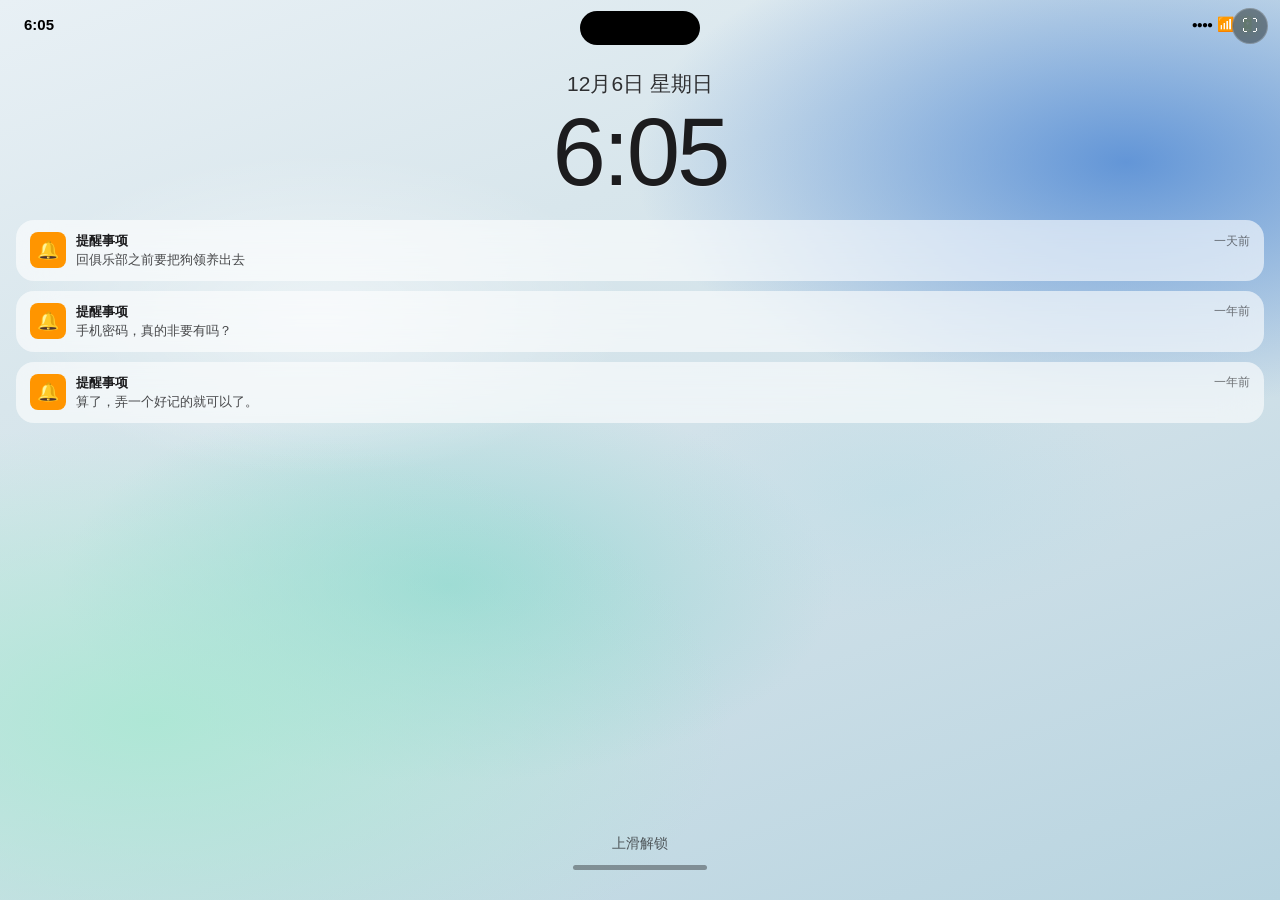
==== index.html @ 2657fec5 "Add files via upload" ====
<!DOCTYPE html>
<html lang="zh-CN">
<head>
<meta charset="UTF-8">
<meta name="viewport" content="width=device-width, initial-scale=1.0, maximum-scale=1.0, user-scalable=no">
<title>iPhone Simulator</title>
<style>
/* ============================================================
   iPhone Simulator — 样式表
   ============================================================ */
* { margin: 0; padding: 0; box-sizing: border-box; -webkit-tap-highlight-color: transparent; }
html, body {
  width: 100%;
  height: 100%;
  height: calc(var(--vh, 1vh) * 100);
  font-family: -apple-system, BlinkMacSystemFont, "SF Pro Display", "PingFang SC", "Helvetica Neue", sans-serif;
  background: #000;
  overflow: hidden;
  user-select: none;
  -webkit-text-size-adjust: 100%;
  position: fixed;
  top: 0;
  left: 0;
  right: 0;
  bottom: 0;
}

/* ===== 舞台背景 —— 全屏填充 ===== */
.stage {
  width: 100vw;
  height: 100%;
  height: calc(var(--vh, 1vh) * 100);
  min-height: 100%;
  min-height: calc(var(--vh, 1vh) * 100);
  display: block;
  background: #000;
  overflow: hidden;
}

/* ===== iPhone 容器 —— 全屏填充（无外壳边框） ===== */
.phone {
  position: relative;
  width: 100vw;
  height: 100%;
  height: calc(var(--vh, 1vh) * 100);
  min-height: 100%;
  min-height: calc(var(--vh, 1vh) * 100);
  background: #000;
  border-radius: 0;
  padding: 0;
  box-shadow: none;
  border: none;
  overflow: hidden;
}

/* 全屏模式下彻底去边框（兼容旧逻辑） */
.phone.fullscreen {
  width: 100vw !important;
  height: calc(var(--vh, 1vh) * 100) !important;
  border-radius: 0 !important;
  padding: 0 !important;
  box-shadow: none !important;
  border: none !important;
}
.phone.fullscreen .screen {
  border-radius: 0 !important;
}

/* ===== 移动端安全区适配 ===== */
.dynamic-island {
  top: max(8px, env(safe-area-inset-top));
}
.status-bar {
  padding-top: env(safe-area-inset-top);
  height: calc(44px + env(safe-area-inset-top));
}
.home-fab {
  bottom: calc(50px + env(safe-area-inset-bottom));
  right: 20px;
}

/* 全屏按钮 */
.fullscreen-btn {
  position: fixed;
  top: calc(8px + env(safe-area-inset-top));
  right: 12px;
  z-index: 9999;
  width: 36px;
  height: 36px;
  border-radius: 50%;
  background: rgba(0,0,0,0.4);
  backdrop-filter: blur(10px);
  border: 1px solid rgba(255,255,255,0.2);
  color: #fff;
  font-size: 16px;
  display: flex;
  align-items: center;
  justify-content: center;
  cursor: pointer;
}
.fullscreen-btn:active { transform: scale(0.9); }

/* ===== 屏幕 ===== */
.screen {
  position: relative;
  width: 100%;
  height: 100%;
  border-radius: 0;
  overflow: hidden;
  background: #000;
}

/* ===== 视图切换 ===== */
.view {
  position: absolute;
  inset: 0;
  display: none;
  flex-direction: column;
}
.view.active { display: flex; }
/* 只有非 App 视图使用淡入动画，App 视图使用自定义缩放动画 */
.lock-view.active,
.passcode-view.active,
.home-view.active {
  animation: fadeIn 0.3s ease;
}
@keyframes fadeIn { from { opacity: 0; } to { opacity: 1; } }
@keyframes slideUp { from { transform: translateY(100%); } to { transform: translateY(0); } }
@keyframes scaleIn { from { transform: scale(0.8); opacity: 0; } to { transform: scale(1); opacity: 1; } }

/* App 视图层级高于主屏，确保缩放动画时主屏可见于底层 */
.app-view { z-index: 10; }
.home-view { z-index: 1; }

/* ===== 状态栏 ===== */
.status-bar {
  position: absolute;
  top: 0; left: 0; right: 0;
  height: 44px;
  display: flex;
  align-items: center;
  justify-content: space-between;
  padding: 0 24px;
  z-index: 100;
  color: #000;
  font-size: 15px;
  font-weight: 600;
}
/* App 界面内状态栏为深色背景时改白色 */
.app-view .status-bar { color: #fff; }
.status-bar .time { padding-top: 4px; }
.status-right { display: flex; align-items: center; gap: 5px; padding-top: 4px; }
.status-right .signal { font-size: 10px; letter-spacing: -1px; }
.status-right .wifi, .status-right .battery { font-size: 14px; }

/* ===== 灵动岛 ===== */
.dynamic-island {
  position: absolute;
  top: 11px;
  left: 50%;
  transform: translateX(-50%);
  width: 120px;
  height: 34px;
  background: #000;
  border-radius: 20px;
  z-index: 101;
}

/* ===== 锁屏 ===== */
.lock-view { justify-content: flex-start; }
.lock-bottom { margin-top: auto; }
.lock-bg {
  position: absolute;
  inset: 0;
  background:
    radial-gradient(ellipse 75% 55% at 12% 80%, rgba(168, 232, 210, 0.85) 0%, rgba(168, 232, 210, 0) 60%),
    radial-gradient(ellipse 70% 50% at 88% 18%, rgba(70, 130, 210, 0.8) 0%, rgba(70, 130, 210, 0) 55%),
    radial-gradient(ellipse 55% 40% at 35% 65%, rgba(120, 210, 200, 0.6) 0%, transparent 55%),
    linear-gradient(160deg, #e8f0f5 0%, #d8e6ec 30%, #cfe0e8 60%, #b8d4e0 100%);
}
.lock-bg::after {
  content: '';
  position: absolute;
  inset: 0;
  background:
    radial-gradient(ellipse 40% 30% at 25% 35%, rgba(255,255,255,0.5) 0%, transparent 60%),
    radial-gradient(ellipse 35% 25% at 70% 55%, rgba(180, 220, 230, 0.4) 0%, transparent 55%);
}
.lock-content {
  position: relative;
  text-align: center;
  padding-top: 70px;
  color: #1c1c1e;
  z-index: 2;
  text-shadow: 0 1px 2px rgba(255,255,255,0.3);
}
.lock-date { font-size: 21px; font-weight: 500; opacity: 0.9; }
.lock-time { font-size: 96px; font-weight: 200; letter-spacing: -3px; line-height: 1; margin-top: 6px; color: #1c1c1e; }
.lock-hint { color: #1c1c1e; font-size: 14px; opacity: 0.7; margin-bottom: 12px; }
.lock-view .home-indicator { background: #1c1c1e; opacity: 0.4; }

.lock-notifications {
  position: relative;
  z-index: 2;
  padding: 20px 16px 0;
  display: flex !important;
  flex-direction: column !important;
  gap: 10px;
  width: 100%;
  box-sizing: border-box;
  overflow-y: auto;
}
.lock-notif {
  background: rgba(255,255,255,0.6);
  backdrop-filter: blur(20px);
  -webkit-backdrop-filter: blur(20px);
  border-radius: 18px;
  padding: 12px 14px;
  display: flex;
  flex-direction: row;
  gap: 10px;
  align-items: flex-start;
  width: 100%;
  box-sizing: border-box;
}
.lock-notif-icon {
  width: 36px; height: 36px;
  border-radius: 8px;
  display: flex; align-items: center; justify-content: center;
  font-size: 18px;
  flex-shrink: 0;
}
.lock-notif-body { flex: 1; min-width: 0; width: 0; }
.lock-notif-title { font-size: 13px; font-weight: 600; color: #1c1c1e; display: flex; justify-content: space-between; align-items: center; }
.lock-notif-time { font-weight: 400; opacity: 0.6; font-size: 12px; flex-shrink: 0; margin-left: 8px; }
.lock-notif-text { font-size: 13px; color: #1c1c1e; opacity: 0.8; margin-top: 2px; line-height: 1.3; word-break: break-word; }

.lock-bottom {
  position: relative;
  z-index: 2;
  text-align: center;
  padding-bottom: 30px;
}
.lock-hint { color: #1c1c1e; font-size: 14px; opacity: 0.7; margin-bottom: 12px; }

/* ===== Home Indicator ===== */
.home-indicator {
  width: 134px;
  height: 5px;
  background: #1c1c1e;
  border-radius: 3px;
  margin: 8px auto 0;
  cursor: pointer;
  opacity: 0.4;
  position: relative;
  z-index: 50;
}
.lock-view .home-indicator { margin-top: 0; background: #1c1c1e; opacity: 0.4; }
.app-view .home-indicator { background: #000; opacity: 0.3; }

/* ===== 密码界面 ===== */
.passcode-view {
  background: rgba(0,0,0,0.85);
  backdrop-filter: blur(30px);
  justify-content: center;
  align-items: center;
  padding: 0 40px;
}
.passcode-title { color: #fff; font-size: 20px; font-weight: 500; margin-bottom: 30px; }
.passcode-dots { display: flex; gap: 18px; margin-bottom: 40px; }
.passcode-dots span {
  width: 14px; height: 14px;
  border-radius: 50%;
  border: 1.5px solid rgba(255,255,255,0.4);
}
.passcode-dots span.filled { background: #fff; border-color: #fff; }
.passcode-dots span.error { animation: shake 0.4s; border-color: #ff3b30; background: #ff3b30; }
@keyframes shake { 0%,100%{transform:translateX(0);} 25%{transform:translateX(-8px);} 75%{transform:translateX(8px);} }

.keypad {
  display: grid;
  grid-template-columns: repeat(3, 1fr);
  gap: 14px 24px;
  margin-bottom: 20px;
}
.key {
  width: 70px; height: 70px;
  border-radius: 50%;
  background: rgba(255,255,255,0.15);
  border: none;
  color: #fff;
  font-size: 28px;
  font-weight: 400;
  cursor: pointer;
  display: flex;
  flex-direction: column;
  align-items: center;
  justify-content: center;
  transition: background 0.1s;
}
.key:active { background: rgba(255,255,255,0.35); }
.key small { font-size: 9px; letter-spacing: 1px; margin-top: 2px; opacity: 0.8; }
.key-empty { background: transparent; cursor: default; }
.key-delete { font-size: 24px; background: transparent; }
.key-delete:active { background: transparent; opacity: 0.6; }
.passcode-cancel {
  background: none; border: none; color: #0a84ff;
  font-size: 17px; cursor: pointer;
}

/* ===== 主屏幕 ===== */
.home-view { position: relative; height: 100%; min-height: 100%; flex-direction: column; }
.home-bg {
  position: absolute;
  inset: 0;
  background:
    /* 薄荷绿大弧面（左下） */
    radial-gradient(ellipse 75% 55% at 12% 80%, rgba(168, 232, 210, 0.85) 0%, rgba(168, 232, 210, 0) 60%),
    /* 亮蓝弧面（右上） */
    radial-gradient(ellipse 70% 50% at 88% 18%, rgba(70, 130, 210, 0.8) 0%, rgba(70, 130, 210, 0) 55%),
    /* 青色过渡弧（中下） */
    radial-gradient(ellipse 55% 40% at 35% 65%, rgba(120, 210, 200, 0.6) 0%, transparent 55%),
    /* 浅灰白底色 */
    linear-gradient(160deg, #e8f0f5 0%, #d8e6ec 30%, #cfe0e8 60%, #b8d4e0 100%);
}
.home-bg::after {
  content: '';
  position: absolute; inset: 0;
  background:
    /* 高光 */
    radial-gradient(ellipse 40% 30% at 25% 35%, rgba(255,255,255,0.5) 0%, transparent 60%),
    radial-gradient(ellipse 35% 25% at 70% 55%, rgba(180, 220, 230, 0.4) 0%, transparent 55%);
}

.widgets {
  position: relative;
  z-index: 2;
  display: flex;
  gap: 10px;
  padding: 54px 16px 0;
}
.widget {
  flex: 1;
  background: rgba(255,255,255,0.45);
  backdrop-filter: blur(20px);
  -webkit-backdrop-filter: blur(20px);
  border-radius: 18px;
  padding: 12px;
  color: #1c1c1e;
  cursor: pointer;
  min-height: 100px;
}
.calendar-widget { background: rgba(255,255,255,0.9); color: #000; }
.widget-cal-day { font-size: 11px; font-weight: 700; color: #ff3b30; }
.widget-cal-date { font-size: 32px; font-weight: 300; line-height: 1; }
.widget-cal-events { margin-top: 6px; display: flex; flex-direction: column; gap: 3px; }
.cal-event { font-size: 9px; display: flex; align-items: center; gap: 4px; }
.cal-event .dot { width: 6px; height: 6px; border-radius: 50%; }
.cal-event .dot.orange { background: #ff9500; }
.cal-event .dot.blue { background: #0a84ff; }

.weather-widget {
  background: linear-gradient(135deg, #4a90d9, #2e5b8a);
}
.w-city { font-size: 12px; font-weight: 500; }
.w-temp { font-size: 32px; font-weight: 200; line-height: 1; }
.w-desc { font-size: 10px; opacity: 0.9; margin-top: 4px; }

.app-grid {
  position: relative;
  z-index: 2;
  display: grid;
  grid-template-columns: repeat(4, 1fr);
  gap: 18px 8px;
  padding: 20px 20px 0;
  flex: 1;
  align-content: start;
}
.app-icon {
  display: flex;
  flex-direction: column;
  align-items: center;
  gap: 6px;
  cursor: pointer;
  position: relative;
}
.app-icon-img {
  width: 58px; height: 58px;
  border-radius: 14px;
  display: flex;
  align-items: center;
  justify-content: center;
  font-size: 28px;
  box-shadow: 0 2px 6px rgba(0,0,0,0.2);
  position: relative;
}
.app-icon-badge {
  position: absolute;
  top: -4px; right: -4px;
  min-width: 18px; height: 18px;
  background: #ff3b30;
  border-radius: 9px;
  color: #fff;
  font-size: 11px;
  font-weight: 600;
  display: flex;
  align-items: center;
  justify-content: center;
  padding: 0 4px;
}
.app-icon-label {
  color: #1c1c1e;
  font-size: 11px;
  text-align: center;
  text-shadow: 0 1px 2px rgba(255,255,255,0.4);
}

.search-bar {
  position: relative;
  z-index: 2;
  margin: 0 20px 8px;
  background: rgba(255,255,255,0.5);
  backdrop-filter: blur(20px);
  -webkit-backdrop-filter: blur(20px);
  border-radius: 12px;
  padding: 8px 14px;
  color: #1c1c1e;
  font-size: 14px;
  display: flex;
  align-items: center;
  gap: 6px;
  cursor: pointer;
}

.dock {
  position: relative;
  z-index: 2;
  display: flex;
  justify-content: space-around;
  background: rgba(255,255,255,0.4);
  backdrop-filter: blur(30px);
  -webkit-backdrop-filter: blur(30px);
  border-radius: 28px;
  margin: 0 12px 10px;
  padding: 12px 8px;
}

/* ===== App 图标颜色 ===== */
.icon-messages { background: linear-gradient(135deg, #5cf25c, #2eb82e); }
.icon-phone { background: linear-gradient(135deg, #65f38f, #28c253); }
.icon-safari { background: linear-gradient(135deg, #3aa8ff, #0f5fe0); }
.icon-music { background: linear-gradient(135deg, #ff5e62, #ff2d55); }
.icon-photos { background: linear-gradient(135deg, #fff, #e8e8e8); }
.icon-camera { background: linear-gradient(135deg, #6e6e73, #3a3a3c); }
.icon-notes { background: linear-gradient(135deg, #ffe27a, #ffc933); color: #000; }
.icon-weather { background: linear-gradient(135deg, #53b5ff, #1f6fe0); }
.icon-clock { background: #000; color: #fff; }
.icon-calendar { background: #fff; color: #000; }
.icon-settings { background: linear-gradient(135deg, #a7adb6, #6d727b); }
.icon-mail { background: linear-gradient(135deg, #3fb0ff, #0a6cf5); }
.icon-maps { background: linear-gradient(135deg, #a8e6a3, #6fcf6f); color: #000; }

/* ===== App 通用界面 ===== */
.app-view {
  background: #f2f2f7;
  height: 100%;
  transform-origin: center center;
  will-change: transform, opacity;
}
.app-content {
  position: absolute;
  top: 0; left: 0; right: 0; bottom: 0;
  overflow-y: auto;
  padding-top: 44px;
  background: #f2f2f7;
  -webkit-overflow-scrolling: touch;
}
/* 聊天详情占满整个 app-content */
.app-content .chat-detail {
  position: absolute;
  top: 44px; left: 0; right: 0; bottom: 0;
  display: flex;
  flex-direction: column;
}

/* 返回桌面浮动按钮 */
.home-fab {
  position: absolute;
  bottom: 50px;
  right: 16px;
  width: 44px;
  height: 44px;
  border-radius: 50%;
  background: rgba(0, 0, 0, 0.55);
  backdrop-filter: blur(10px);
  -webkit-backdrop-filter: blur(10px);
  border: 1px solid rgba(255,255,255,0.2);
  color: #fff;
  font-size: 20px;
  display: flex;
  align-items: center;
  justify-content: center;
  cursor: pointer;
  z-index: 200;
  box-shadow: 0 2px 10px rgba(0,0,0,0.3);
  transition: transform 0.15s, background 0.15s;
}
.home-fab:active {
  transform: scale(0.9);
  background: rgba(0, 0, 0, 0.75);
}
.app-header {
  position: sticky;
  top: 0;
  background: rgba(242,242,247,0.85);
  backdrop-filter: blur(20px);
  -webkit-backdrop-filter: blur(20px);
  padding: 6px 16px 10px;
  z-index: 10;
}
.app-title { font-size: 28px; font-weight: 700; color: #000; }
.app-subtitle { font-size: 13px; color: #8e8e93; margin-top: 2px; }

/* iOS 风格导航栏 */
.app-nav {
  display: flex;
  align-items: center;
  padding: 8px 12px;
  background: rgba(242,242,247,0.9);
  backdrop-filter: blur(20px);
  -webkit-backdrop-filter: blur(20px);
  border-bottom: 0.5px solid #c6c6c8;
  position: sticky;
  top: 0;
  z-index: 10;
}
.nav-back {
  background: none;
  border: none;
  font-size: 16px;
  color: #0a84ff;
  cursor: pointer;
  padding: 4px 8px;
  display: flex;
  align-items: center;
  gap: 2px;
  font-weight: 400;
  min-width: 44px;
}
.nav-back:active { opacity: 0.5; }
.nav-back svg { display: block; }
.nav-title {
  flex: 1;
  text-align: center;
  font-size: 17px;
  font-weight: 600;
  color: #000;
}
.nav-right { width: 60px; }

/* ===== 短信 App ===== */
.chat-list { padding: 8px 0; }
.chat-item {
  display: flex;
  align-items: center;
  gap: 12px;
  padding: 10px 16px;
  cursor: pointer;
  border-bottom: 0.5px solid #c6c6c8;
}
.chat-item:active { background: #e5e5ea; }
.chat-avatar {
  width: 46px; height: 46px;
  border-radius: 50%;
  background: linear-gradient(135deg, #a8c0ff, #3f5efb);
  display: flex;
  align-items: center;
  justify-content: center;
  color: #fff;
  font-size: 18px;
  font-weight: 600;
  flex-shrink: 0;
}
.chat-info { flex: 1; min-width: 0; }
.chat-top { display: flex; justify-content: space-between; align-items: baseline; }
.chat-name { font-size: 16px; font-weight: 600; color: #000; }
.chat-time { font-size: 12px; color: #8e8e93; }
.chat-preview {
  font-size: 14px;
  color: #8e8e93;
  overflow: hidden;
  text-overflow: ellipsis;
  white-space: nowrap;
  margin-top: 2px;
}
.chat-badge {
  min-width: 20px; height: 20px;
  background: #ff3b30;
  border-radius: 10px;
  color: #fff;
  font-size: 12px;
  font-weight: 600;
  display: flex;
  align-items: center;
  justify-content: center;
  padding: 0 6px;
}

/* 聊天详情 */
.chat-detail { display: flex; flex-direction: column; height: 100%; }
.chat-header {
  display: flex;
  align-items: center;
  gap: 8px;
  padding: 6px 16px 8px;
  background: rgba(242,242,247,0.85);
  backdrop-filter: blur(20px);
  border-bottom: 0.5px solid #c6c6c8;
}
.chat-back { font-size: 16px; color: #0a84ff; cursor: pointer; background: none; border: none; }
.chat-header-name { font-size: 16px; font-weight: 600; flex: 1; text-align: center; }
.chat-messages {
  flex: 1;
  overflow-y: auto;
  padding: 12px 12px;
  display: flex;
  flex-direction: column;
  gap: 4px;
  background: #fff;
}
.msg-date { text-align: center; font-size: 11px; color: #8e8e93; padding: 8px 0; }
.msg { max-width: 75%; padding: 8px 12px; border-radius: 8px; font-size: 15px; line-height: 1.3; word-wrap: break-word; position: relative; }
.msg.them { background: #fff; color: #000; align-self: flex-start; border-bottom-left-radius: 2px; }
.msg.me { background: #95EC69; color: #000; align-self: flex-end; border-bottom-right-radius: 2px; }
.msg-time { font-size: 10px; color: #8e8e93; align-self: flex-end; margin: 0 4px; }
.msg-system { background: rgba(0,0,0,0.08); color: #666; font-size: 12px; padding: 6px 12px; border-radius: 12px; align-self: center; margin: 8px 0; }

/* 微信专用样式 —— 深色主题 */
.wx-list-wrap {
  display: flex;
  flex-direction: column;
  height: 100%;
  background: #1a1a1a;
  color: #fff;
}
.wx-list-header {
  display: flex;
  align-items: center;
  justify-content: space-between;
  padding: 10px 16px;
  background: #1a1a1a;
  border-bottom: 0.5px solid #2a2a2a;
}
.wx-list-title {
  font-size: 17px;
  font-weight: 600;
  color: #fff;
}
.wx-list-count {
  font-size: 17px;
  font-weight: 600;
  color: #fff;
  margin-left: 2px;
}
.wx-list-actions {
  display: flex;
  gap: 18px;
}
.wx-action-icon {
  font-size: 18px;
  color: #fff;
  cursor: pointer;
  user-select: none;
}
.wx-chat-list {
  flex: 1;
  overflow-y: auto;
  background: #1a1a1a;
}
.wx-chat-item {
  display: flex;
  align-items: center;
  gap: 12px;
  padding: 10px 14px;
  cursor: pointer;
  border-bottom: 0.5px solid #2a2a2a;
  transition: background 0.1s;
}
.wx-chat-item:active {
  background: #2a2a2a;
}
.wx-chat-avatar {
  position: relative;
  width: 48px;
  height: 48px;
  border-radius: 8px;
  overflow: hidden;
  flex-shrink: 0;
  display: flex;
  align-items: center;
  justify-content: center;
  color: #fff;
  font-size: 18px;
  font-weight: 600;
}
.wx-unread-dot {
  position: absolute;
  top: -4px;
  right: -4px;
  min-width: 18px;
  height: 18px;
  background: #fa5151;
  border-radius: 9px;
  color: #fff;
  font-size: 11px;
  font-weight: 600;
  display: flex;
  align-items: center;
  justify-content: center;
  padding: 0 5px;
  border: 1.5px solid #1a1a1a;
  box-sizing: border-box;
}
.wx-chat-body {
  flex: 1;
  min-width: 0;
}
.wx-chat-row1 {
  display: flex;
  justify-content: space-between;
  align-items: baseline;
}
.wx-chat-name {
  font-size: 16px;
  font-weight: 500;
  color: #fff;
  overflow: hidden;
  text-overflow: ellipsis;
  white-space: nowrap;
}
.wx-chat-time {
  font-size: 12px;
  color: #888;
  flex-shrink: 0;
  margin-left: 8px;
}
.wx-chat-row2 {
  margin-top: 3px;
}
.wx-chat-preview {
  font-size: 13px;
  color: #888;
  overflow: hidden;
  text-overflow: ellipsis;
  white-space: nowrap;
}
.wx-tabbar {
  display: flex;
  background: #1a1a1a;
  border-top: 0.5px solid #2a2a2a;
}
.wx-tab {
  flex: 1;
  display: flex;
  flex-direction: column;
  align-items: center;
  gap: 2px;
  padding: 6px 0 4px;
  cursor: pointer;
  color: #888;
}
.wx-tab.active {
  color: #07C160;
}
.wx-tab-icon {
  font-size: 20px;
}
.wx-tab-label {
  font-size: 10px;
}

/* 微信「发现」页 */
.wx-discover-wrap {
  display: flex;
  flex-direction: column;
  height: 100%;
  background: #1a1a1a;
  color: #fff;
}
.wx-discover-list {
  flex: 1;
  overflow-y: auto;
  background: #1a1a1a;
  padding: 8px 0;
}
.wx-discover-item {
  display: flex;
  align-items: center;
  gap: 14px;
  padding: 14px 16px;
  cursor: pointer;
  border-bottom: 0.5px solid #2a2a2a;
  transition: background 0.1s;
}
.wx-discover-item:active {
  background: #2a2a2a;
}
.wx-discover-icon {
  width: 28px;
  height: 28px;
  border-radius: 6px;
  display: flex;
  align-items: center;
  justify-content: center;
  font-size: 16px;
  flex-shrink: 0;
}
.wx-discover-icon.moments-icon {
  background: linear-gradient(135deg, #4a90d9, #2e5b8a);
}
.wx-discover-name {
  flex: 1;
  font-size: 16px;
  color: #fff;
}
.wx-discover-arrow {
  color: #555;
  font-size: 20px;
  font-weight: 300;
}

/* 微信聊天详情 —— 深色主题 */
.wx-chat-detail {
  display: flex;
  flex-direction: column;
  height: 100%;
  background: #1a1a1a;
}
.wx-chat-header {
  display: flex;
  align-items: center;
  gap: 8px;
  padding: 8px 12px;
  background: #1a1a1a;
  border-bottom: 0.5px solid #2a2a2a;
}
.wx-chat-back {
  background: none;
  border: none;
  font-size: 16px;
  color: #fff;
  cursor: pointer;
  padding: 0 8px;
  font-weight: 400;
  display: flex;
  align-items: center;
  min-width: 44px;
}
.wx-chat-back svg { display: block; }
.wx-chat-header-name {
  flex: 1;
  text-align: center;
  font-size: 16px;
  font-weight: 600;
  color: #fff;
}
.wx-chat-messages {
  flex: 1;
  overflow-y: auto;
  padding: 12px 12px;
  display: flex;
  flex-direction: column;
  gap: 4px;
  background: #1a1a1a;
}
.wx-chat-messages .msg-date { text-align: center; font-size: 11px; color: #888; padding: 8px 0; }
.wx-chat-messages .msg-row {
  display: flex;
  align-items: flex-start;
  gap: 8px;
  margin-bottom: 2px;
}
.wx-chat-messages .msg-row.them-row {
  justify-content: flex-start;
}
.wx-chat-messages .msg-row.me-row {
  justify-content: flex-end;
}
.wx-chat-messages .msg-avatar {
  width: 36px;
  height: 36px;
  border-radius: 6px;
  overflow: hidden;
  flex-shrink: 0;
  background: #2a2a2a;
}
.wx-chat-messages .msg-avatar img {
  width: 100%;
  height: 100%;
  object-fit: cover;
  border-radius: 6px;
}
.wx-chat-messages .msg-avatar.me-avatar svg {
  width: 100%;
  height: 100%;
  border-radius: 6px;
}
.wx-chat-messages .msg-bubble-wrap {
  display: flex;
  flex-direction: column;
  max-width: 70%;
}
.wx-chat-messages .msg-row.me-row .msg-bubble-wrap {
  align-items: flex-end;
}
.wx-chat-messages .msg { max-width: 100%; padding: 8px 12px; border-radius: 8px; font-size: 15px; line-height: 1.3; word-wrap: break-word; }
.wx-chat-messages .msg.them { background: #2a2a2a; color: #fff; border-bottom-left-radius: 2px; }
.wx-chat-messages .msg.me { background: #95EC69; color: #000; border-bottom-right-radius: 2px; }
.wx-chat-messages .msg-time { font-size: 10px; color: #888; margin: 2px 4px; }
.wx-chat-messages .msg-system {
  align-self: center;
  background: rgba(120,120,128,0.32);
  color: #ccc;
  font-size: 12px;
  padding: 6px 12px;
  border-radius: 12px;
  margin: 6px 0;
  max-width: 85%;
  text-align: center;
}
.wx-chat-typing {
  display: flex;
  gap: 4px;
  padding: 8px 16px;
  align-items: center;
  background: #1a1a1a;
}
.wx-chat-typing span {
  width: 8px; height: 8px;
  border-radius: 50%;
  background: #555;
  animation: typingBounce 1.2s infinite ease-in-out;
}
.wx-chat-typing span:nth-child(2) { animation-delay: 0.15s; }
.wx-chat-typing span:nth-child(3) { animation-delay: 0.3s; }
.wx-input-area {
  display: flex;
  align-items: center;
  gap: 8px;
  padding: 8px 12px;
  background: #1a1a1a;
  border-top: 0.5px solid #2a2a2a;
}
.wx-input-voice {
  width: 36px;
  height: 36px;
  border-radius: 50%;
  background: #2a2a2a;
  border: none;
  color: #fff;
  font-size: 18px;
  display: flex;
  align-items: center;
  justify-content: center;
  cursor: pointer;
  flex-shrink: 0;
}
.wx-input-voice:active { background: #3a3a3a; }
.wx-input-voice:disabled { opacity: 0.5; cursor: default; }
.wx-input {
  flex: 1;
  border: none;
  border-radius: 8px;
  padding: 9px 14px;
  font-size: 15px;
  background: #2a2a2a;
  color: #fff;
  outline: none;
  min-width: 0;
}
.wx-input::placeholder { color: #666; }
.wx-input-icon {
  width: 36px;
  height: 36px;
  border-radius: 50%;
  background: #2a2a2a;
  border: none;
  color: #fff;
  font-size: 18px;
  display: flex;
  align-items: center;
  justify-content: center;
  cursor: pointer;
  flex-shrink: 0;
}
.wx-input-icon:active { background: #3a3a3a; }
.wx-input-icon:disabled { opacity: 0.5; cursor: default; }
.wx-chat-skip {
  background: none;
  border: none;
  font-size: 16px;
  color: #888;
  cursor: pointer;
  padding: 4px 8px;
  border-radius: 8px;
}

/* 输入中指示器 */
.chat-typing {
  display: flex;
  gap: 4px;
  padding: 8px 16px;
  align-items: center;
}
.chat-typing span {
  width: 8px; height: 8px;
  border-radius: 50%;
  background: #c7c7cc;
  animation: typingBounce 1.2s infinite ease-in-out;
}
.chat-typing span:nth-child(2) { animation-delay: 0.15s; }
.chat-typing span:nth-child(3) { animation-delay: 0.3s; }
@keyframes typingBounce {
  0%, 60%, 100% { transform: translateY(0); opacity: 0.5; }
  30% { transform: translateY(-6px); opacity: 1; }
}

/* 跳过动画按钮 */
.chat-skip {
  background: none;
  border: none;
  font-size: 16px;
  color: #0a84ff;
  cursor: pointer;
  padding: 4px 8px;
  border-radius: 8px;
}
.chat-skip:active { background: rgba(10,132,255,0.1); }

/* ===== 备忘录 App ===== */
.notes-list { padding: 8px 0; }
.note-item {
  padding: 12px 16px;
  border-bottom: 0.5px solid #c6c6c8;
  cursor: pointer;
}
.note-item:active { background: #e5e5ea; }
.note-title { font-size: 16px; font-weight: 600; color: #000; }
.note-preview { font-size: 14px; color: #8e8e93; margin-top: 2px; overflow: hidden; text-overflow: ellipsis; white-space: nowrap; }
.note-detail { padding: 16px; background: #fff; min-height: 100%; }
.note-detail-title { font-size: 22px; font-weight: 700; margin-bottom: 12px; }
.note-detail-body { font-size: 16px; line-height: 1.6; color: #1c1c1e; white-space: pre-wrap; }

/* ===== 照片 App ===== */
.photos-grid {
  display: grid;
  grid-template-columns: repeat(3, 1fr);
  gap: 2px;
  padding: 2px;
}
.photo-thumb {
  aspect-ratio: 1;
  background: linear-gradient(135deg, #667eea, #764ba2);
  cursor: pointer;
}

/* ===== 天气 App ===== */
.weather-app {
  background: linear-gradient(180deg, #4a90d9 0%, #2e5b8a 100%);
  color: #fff;
  min-height: 100%;
  padding: 20px;
  text-align: center;
}
.weather-city { font-size: 32px; font-weight: 400; }
.weather-temp { font-size: 80px; font-weight: 200; }
.weather-desc { font-size: 18px; opacity: 0.9; }
.weather-range { font-size: 16px; opacity: 0.8; margin-top: 4px; }

/* ===== 时钟 App ===== */
.clock-app { padding: 20px; }
.clock-face {
  width: 250px; height: 250px;
  border-radius: 50%;
  background: #000;
  margin: 40px auto;
  position: relative;
  border: 4px solid #333;
}
.clock-hand {
  position: absolute;
  left: 50%;
  bottom: 50%;
  transform-origin: bottom center;
  background: #fff;
  border-radius: 2px;
}
.clock-hour { width: 4px; height: 60px; margin-left: -2px; }
.clock-min { width: 3px; height: 85px; margin-left: -1.5px; }
.clock-sec { width: 1px; height: 90px; margin-left: -0.5px; background: #ff9500; }
.clock-center {
  position: absolute;
  width: 10px; height: 10px;
  background: #ff9500;
  border-radius: 50%;
  top: 50%; left: 50%;
  transform: translate(-50%, -50%);
  z-index: 5;
}
.clock-digital { text-align: center; font-size: 40px; font-weight: 200; color: #000; }

/* ===== 设置 App ===== */
.settings-list { background: #fff; margin: 16px; border-radius: 12px; overflow: hidden; }
.settings-item {
  display: flex;
  align-items: center;
  gap: 12px;
  padding: 12px 16px;
  border-bottom: 0.5px solid #e5e5ea;
  cursor: pointer;
}
.settings-item:last-child { border-bottom: none; }
.settings-icon {
  width: 30px; height: 30px;
  border-radius: 7px;
  display: flex;
  align-items: center;
  justify-content: center;
  color: #fff;
  font-size: 16px;
}
.settings-label { flex: 1; font-size: 16px; }

/* ===== 日历 App ===== */
.cal-app { padding: 16px; }
.cal-month-title { font-size: 22px; font-weight: 700; margin-bottom: 12px; }
.cal-grid { display: grid; grid-template-columns: repeat(7, 1fr); gap: 4px; text-align: center; }
.cal-day-name { font-size: 11px; color: #8e8e93; padding: 6px 0; }
.cal-day {
  padding: 8px 0;
  font-size: 15px;
  border-radius: 50%;
  cursor: pointer;
}
.cal-day.today { background: #ff3b30; color: #fff; }
.cal-day.has-event { color: #0a84ff; font-weight: 600; }
.cal-events-list { margin-top: 20px; }
.cal-event-item {
  display: flex;
  gap: 10px;
  padding: 10px 0;
  border-bottom: 0.5px solid #e5e5ea;
}
.cal-event-bar { width: 4px; border-radius: 2px; }

/* ===== 滚动条 ===== */
.app-content::-webkit-scrollbar, .chat-messages::-webkit-scrollbar { width: 0; }

/* ===== 系统消息 ===== */
.msg-system {
  align-self: center;
  background: rgba(120,120,128,0.16);
  color: #3c3c43;
  font-size: 12px;
  padding: 6px 12px;
  border-radius: 12px;
  margin: 6px 0;
  max-width: 85%;
  text-align: center;
}

/* ===== 语音备忘录 App ===== */
.vm-list { padding: 8px 0; }
.vm-item {
  display: flex;
  align-items: center;
  gap: 12px;
  padding: 14px 16px;
  border-bottom: 0.5px solid #e5e5ea;
  cursor: pointer;
  background: #fff;
}
.vm-item:active { background: #f2f2f7; }
.vm-play-btn {
  width: 36px; height: 36px;
  border-radius: 50%;
  background: #ff3b30;
  color: #fff;
  display: flex;
  align-items: center;
  justify-content: center;
  font-size: 14px;
  flex-shrink: 0;
}
.vm-info { flex: 1; min-width: 0; }
.vm-title { font-size: 16px; font-weight: 600; color: #000; }
.vm-meta { font-size: 12px; color: #8e8e93; margin-top: 2px; }
.vm-wave-mini {
  display: flex;
  align-items: center;
  gap: 2px;
  height: 24px;
}
.vm-wave-mini span {
  width: 2px;
  background: #ff3b30;
  border-radius: 1px;
}

/* 语音备忘录详情 */
.vm-detail { padding: 16px; }
.vm-detail-title { font-size: 22px; font-weight: 700; text-align: center; }
.vm-detail-date { font-size: 13px; color: #8e8e93; text-align: center; margin-top: 4px; }

.vm-player {
  margin: 24px 0;
  padding: 20px;
  background: #fff;
  border-radius: 16px;
  text-align: center;
}
.vm-big-play {
  width: 56px; height: 56px;
  border-radius: 50%;
  background: #ff3b30;
  color: #fff;
  display: flex;
  align-items: center;
  justify-content: center;
  font-size: 20px;
  margin: 0 auto 16px;
  cursor: pointer;
}
.vm-wave-big {
  display: flex;
  align-items: center;
  justify-content: center;
  gap: 3px;
  height: 60px;
  margin-bottom: 12px;
}
.vm-bar {
  width: 3px;
  background: #c7c7cc;
  border-radius: 2px;
  transition: background 0.1s;
}
.vm-bar.active { background: #ff3b30; }
.vm-time {
  display: flex;
  justify-content: space-between;
  font-size: 12px;
  color: #8e8e93;
}

/* 转写文本 */
.vm-transcript {
  background: #fff;
  border-radius: 16px;
  padding: 16px;
}
.vm-transcript-title {
  font-size: 15px;
  font-weight: 600;
  margin-bottom: 12px;
  color: #8e8e93;
}
.vm-segment {
  padding: 10px 0;
  border-bottom: 0.5px solid #f2f2f7;
}
.vm-segment:last-child { border-bottom: none; }
.vm-seg-head {
  display: flex;
  justify-content: space-between;
  align-items: baseline;
  margin-bottom: 4px;
}
.vm-speaker { font-size: 14px; font-weight: 600; }
.vm-seg-time { font-size: 11px; color: #8e8e93; }
.vm-seg-text { font-size: 15px; color: #1c1c1e; line-height: 1.4; }

/* ===== iOS 风格顶部通知横幅 ===== */
.notification-banner-container {
  position: absolute;
  top: 44px;
  left: 0;
  right: 0;
  z-index: 500;
  padding: 8px 12px 0;
  pointer-events: none;
}
.notification-banner {
  pointer-events: auto;
  background: rgba(255, 255, 255, 0.72);
  backdrop-filter: blur(30px);
  -webkit-backdrop-filter: blur(30px);
  border-radius: 18px;
  padding: 12px 14px;
  display: flex;
  align-items: flex-start;
  gap: 10px;
  margin-bottom: 8px;
  box-shadow: 0 4px 20px rgba(0, 0, 0, 0.12);
  cursor: pointer;
  transform: translateY(-120%);
  opacity: 0;
  transition: transform 0.45s cubic-bezier(0.34, 1.56, 0.64, 1), opacity 0.35s ease;
}
.notification-banner.show {
  transform: translateY(0);
  opacity: 1;
}
.notification-banner.hide {
  transform: translateY(-120%);
  opacity: 0;
  transition: transform 0.3s ease, opacity 0.25s ease;
}
.notif-banner-icon {
  width: 36px;
  height: 36px;
  border-radius: 8px;
  flex-shrink: 0;
  overflow: hidden;
  display: flex;
  align-items: center;
  justify-content: center;
}
.notif-banner-body {
  flex: 1;
  min-width: 0;
}
.notif-banner-title-row {
  display: flex;
  justify-content: space-between;
  align-items: center;
  gap: 8px;
}
.notif-banner-app {
  font-size: 12px;
  font-weight: 600;
  color: #1c1c1e;
  text-transform: uppercase;
  letter-spacing: 0.3px;
}
.notif-banner-time {
  font-size: 11px;
  color: #8e8e93;
  flex-shrink: 0;
}
.notif-banner-text {
  font-size: 14px;
  color: #1c1c1e;
  margin-top: 2px;
  line-height: 1.35;
  word-break: break-word;
  display: -webkit-box;
  -webkit-line-clamp: 3;
  -webkit-box-orient: vertical;
  overflow: hidden;
}

/* ============================================================
   朋友圈（Moments）页面 —— 深色主题
   ============================================================ */
.moments-wrap {
  display: flex;
  flex-direction: column;
  height: 100%;
  background: #1a1a1a;
  color: #fff;
}
.moments-header {
  display: flex;
  align-items: center;
  justify-content: space-between;
  padding: 10px 16px;
  background: #1a1a1a;
  border-bottom: 0.5px solid #2a2a2a;
}
.moments-header .nav-back {
  background: none;
  border: none;
  font-size: 24px;
  color: #fff;
  cursor: pointer;
  padding: 0 8px;
  font-weight: 300;
}
.moments-header .nav-title {
  flex: 1;
  text-align: center;
  font-size: 16px;
  font-weight: 600;
  color: #fff;
}
.moments-header .nav-right {
  width: 40px;
  text-align: right;
  font-size: 18px;
  cursor: pointer;
  color: #fff;
}

.moments-cover {
  width: 100%;
  height: 180px;
  background: linear-gradient(135deg, #2c3e50, #4a6278);
  position: relative;
  overflow: hidden;
}
.moments-cover::after {
  content: '';
  position: absolute;
  inset: 0;
  background: radial-gradient(circle at 70% 30%, rgba(255,255,255,0.1), transparent 50%);
}
.moments-profile {
  display: flex;
  align-items: flex-end;
  padding: 0 16px;
  margin-top: -30px;
  position: relative;
  z-index: 1;
}
.moments-avatar {
  width: 60px;
  height: 60px;
  border-radius: 8px;
  background: linear-gradient(135deg, #5a8dee, #3a6fd8);
  display: flex;
  align-items: center;
  justify-content: center;
  color: #fff;
  font-size: 24px;
  font-weight: 600;
  border: 3px solid #1a1a1a;
  flex-shrink: 0;
  overflow: hidden;
}
.moments-profile-info {
  margin-left: 12px;
  margin-bottom: 8px;
  flex: 1;
}
.moments-name {
  font-size: 17px;
  font-weight: 600;
  color: #fff;
}
.moments-signature {
  margin-top: 4px;
  font-size: 13px;
  color: #aaa;
  font-weight: 400;
}

.moments-feed {
  flex: 1;
  overflow-y: auto;
  padding: 12px 0;
}
.moment-item {
  display: flex;
  gap: 12px;
  padding: 14px 16px;
  border-bottom: 0.5px solid #2a2a2a;
}
.moment-avatar {
  width: 40px;
  height: 40px;
  border-radius: 6px;
  flex-shrink: 0;
  display: flex;
  align-items: center;
  justify-content: center;
  color: #fff;
  font-size: 16px;
  font-weight: 600;
}
.moment-body {
  flex: 1;
  min-width: 0;
}
.moment-author {
  font-size: 15px;
  font-weight: 600;
  color: #9ec5ff;
}
.moment-text {
  font-size: 15px;
  color: #fff;
  margin-top: 4px;
  line-height: 1.4;
  word-break: break-word;
}
.moment-images {
  display: flex;
  gap: 6px;
  margin-top: 8px;
  flex-wrap: wrap;
}
.moment-img {
  width: 80px;
  height: 80px;
  border-radius: 4px;
}
.moment-footer {
  margin-top: 8px;
  display: flex;
  justify-content: space-between;
  align-items: center;
}
.moment-time {
  font-size: 12px;
  color: #888;
}
.moment-actions {
  display: flex;
  gap: 16px;
  font-size: 14px;
  color: #888;
}
.moment-comments {
  margin-top: 8px;
  background: #252525;
  border-radius: 6px;
  padding: 8px 10px;
}
.moment-comment {
  font-size: 13px;
  color: #ddd;
  line-height: 1.5;
}
.moment-comment b {
  color: #9ec5ff;
  font-weight: 500;
}
.moment-likes {
  font-size: 13px;
  color: #9ec5ff;
  margin-bottom: 4px;
}

/* 朋友圈发布（编辑）页 */
.moments-compose {
  display: flex;
  flex-direction: column;
  height: 100%;
  background: #1a1a1a;
}
.moments-compose-header {
  display: flex;
  align-items: center;
  justify-content: space-between;
  padding: 10px 16px;
  background: #1a1a1a;
  border-bottom: 0.5px solid #2a2a2a;
}
.moments-compose-header .compose-cancel {
  background: none;
  border: none;
  color: #888;
  font-size: 15px;
  cursor: pointer;
  padding: 4px 8px;
}
.moments-compose-header .compose-title {
  font-size: 16px;
  font-weight: 600;
  color: #fff;
}
.moments-compose-header .compose-send {
  background: #07C160;
  color: #fff;
  border: none;
  border-radius: 6px;
  padding: 5px 14px;
  font-size: 14px;
  cursor: pointer;
}
.moments-compose-header .compose-send:disabled {
  background: #2a5a3a;
  color: #666;
  cursor: not-allowed;
}
.moments-compose-body {
  flex: 1;
  padding: 16px;
  overflow-y: auto;
}
.moments-compose-textarea {
  width: 100%;
  min-height: 160px;
  background: transparent;
  border: none;
  color: #fff;
  font-size: 16px;
  line-height: 1.5;
  outline: none;
  resize: none;
  font-family: inherit;
}
.moments-compose-textarea::placeholder {
  color: #555;
}
.moments-compose-hint {
  font-size: 12px;
  color: #666;
  margin-top: 12px;
  line-height: 1.5;
}
.moments-compose-cursor {
  display: inline-block;
  width: 2px;
  height: 20px;
  background: #07C160;
  margin-left: 1px;
  margin-right: 1px;
  vertical-align: middle;
  border-radius: 1px;
  box-shadow: 0 0 6px rgba(7, 193, 96, 0.8);
  animation: cursorBlink 0.8s step-end infinite, cursorGlow 1.6s ease-in-out infinite, cursorPop 0.14s ease-out;
}
@keyframes cursorBlink {
  0%, 100% { opacity: 1; }
  50% { opacity: 0; }
}
@keyframes cursorGlow {
  0%, 100% { box-shadow: 0 0 4px rgba(7, 193, 96, 0.6); }
  50% { box-shadow: 0 0 10px rgba(7, 193, 96, 1); }
}
@keyframes cursorPop {
  0% { transform: scaleY(0.2); opacity: 0.3; }
  60% { transform: scaleY(1.15); opacity: 1; }
  100% { transform: scaleY(1); opacity: 1; }
}

/* ============================================================
   模拟 26 键键盘
   ============================================================ */
.keyboard {
  background: #2a2a2a;
  padding: 6px 4px 8px;
  border-top: 0.5px solid #3a3a3a;
  user-select: none;
  transform: translateY(100%);
  opacity: 0;
  transition: transform 0.35s cubic-bezier(0.32, 0.72, 0, 1), opacity 0.25s ease;
}
.keyboard.show {
  transform: translateY(0);
  opacity: 1;
}
.keyboard-row {
  display: flex;
  justify-content: center;
  gap: 5px;
  margin-bottom: 6px;
}
.keyboard-key {
  flex: 1;
  max-width: 32px;
  height: 38px;
  background: #4a4a4a;
  border: none;
  border-radius: 5px;
  color: #fff;
  font-size: 16px;
  font-weight: 500;
  display: flex;
  align-items: center;
  justify-content: center;
  cursor: pointer;
  transition: background 0.08s, transform 0.05s;
  box-shadow: 0 1px 0 #1a1a1a;
}
.keyboard-key.wide {
  max-width: 48px;
  flex: 1.5;
}
.keyboard-key.space {
  max-width: none;
  flex: 4;
  font-size: 13px;
  color: #aaa;
}
.keyboard-key.return {
  max-width: 80px;
  flex: 2.5;
  font-size: 13px;
}
.keyboard-key:active,
.keyboard-key.pressed {
  background: #6a6a6a;
  transform: scale(0.96);
}
.keyboard-key.highlight {
  background: #07C160;
  color: #fff;
  animation: keyBounce 0.2s cubic-bezier(0.34, 1.56, 0.64, 1);
  z-index: 5;
  box-shadow: 0 0 0 2px rgba(7, 193, 96, 0.4), 0 1px 0 #1a1a1a;
}
@keyframes keyBounce {
  0% { transform: scale(1); }
  35% { transform: scale(0.78); }
  65% { transform: scale(1.12); }
  100% { transform: scale(1); }
}

/* App 锁定遮罩 / 不可用提示 */
.app-locked-hint {
  position: absolute;
  top: 50%;
  left: 50%;
  transform: translate(-50%, -50%);
  background: rgba(0,0,0,0.8);
  color: #fff;
  padding: 12px 20px;
  border-radius: 10px;
  font-size: 14px;
  z-index: 9999;
  animation: toastIn 0.2s ease, toastOut 0.3s ease 1.7s forwards;
  text-align: center;
  pointer-events: none;
}
@keyframes toastIn {
  from { opacity: 0; transform: translate(-50%, -40%); }
  to { opacity: 1; transform: translate(-50%, -50%); }
}
@keyframes toastOut {
  to { opacity: 0; }
}

/* 图标禁用态 */
.app-icon.disabled {
  opacity: 0.4;
  filter: grayscale(0.5);
}

/* 换头像提示横幅 */
.avatar-change-notice {
  position: absolute;
  top: 12px;
  left: 12px;
  right: 12px;
  background: rgba(255, 255, 255, 0.98);
  backdrop-filter: blur(10px);
  border-radius: 14px;
  padding: 10px 14px;
  display: flex;
  align-items: center;
  gap: 12px;
  box-shadow: 0 4px 20px rgba(0, 0, 0, 0.15);
  z-index: 9999;
  cursor: pointer;
  animation: noticeSlideDown 0.35s ease;
}
.avatar-change-notice.hide {
  animation: noticeSlideUp 0.3s ease forwards;
}
.avatar-change-icon {
  width: 40px;
  height: 40px;
  border-radius: 50%;
  overflow: hidden;
  flex-shrink: 0;
}
.avatar-change-text { flex: 1; }
.avatar-change-title {
  font-size: 14px;
  font-weight: 600;
  color: #000;
}
.avatar-change-desc {
  font-size: 12px;
  color: #8e8e93;
  margin-top: 2px;
}
@keyframes noticeSlideDown {
  from { transform: translateY(-120%); opacity: 0; }
  to { transform: translateY(0); opacity: 1; }
}
@keyframes noticeSlideUp {
  from { transform: translateY(0); opacity: 1; }
  to { transform: translateY(-120%); opacity: 0; }
}

/* 生真更换头像 —— 弹窗提示 */
.avatar-change-modal {
  position: absolute;
  inset: 0;
  background: rgba(0, 0, 0, 0.5);
  display: flex;
  align-items: center;
  justify-content: center;
  z-index: 10000;
  animation: acmFadeIn 0.25s ease;
}
.avatar-change-modal.hide {
  opacity: 0;
  transition: opacity 0.3s ease;
}
.avatar-change-modal-card {
  background: #fff;
  border-radius: 18px;
  padding: 28px 24px 20px;
  width: 260px;
  text-align: center;
  animation: acmPop 0.3s cubic-bezier(0.34, 1.56, 0.64, 1);
}
.avatar-change-modal-avatar {
  width: 90px;
  height: 90px;
  border-radius: 50%;
  overflow: hidden;
  margin: 0 auto 14px;
  box-shadow: 0 4px 16px rgba(0, 0, 0, 0.15);
}
.avatar-change-modal-avatar img {
  width: 100%;
  height: 100%;
  object-fit: cover;
  display: block;
}
.avatar-change-modal-title {
  font-size: 16px;
  font-weight: 600;
  color: #000;
}
.avatar-change-modal-desc {
  font-size: 13px;
  color: #8e8e93;
  margin-top: 4px;
  margin-bottom: 18px;
}
.avatar-change-modal-btn {
  width: 100%;
  padding: 10px;
  background: #07C160;
  color: #fff;
  border: none;
  border-radius: 10px;
  font-size: 15px;
  font-weight: 600;
  cursor: pointer;
}
@keyframes acmFadeIn {
  from { opacity: 0; }
  to { opacity: 1; }
}
@keyframes acmPop {
  from { opacity: 0; transform: scale(0.85); }
  to { opacity: 1; transform: scale(1); }
}

</style>
</head>
<body>
<div class="stage">
  <div class="phone" id="phone">
    <button class="fullscreen-btn" id="fullscreenBtn" onclick="toggleFullscreen()">⛶</button>
    <div class="screen" id="screen">

      <!-- ===== 锁屏 ===== -->
      <div class="view lock-view active" id="lockView">
        <div class="lock-bg"></div>
        <div class="dynamic-island"></div>
        <div class="status-bar">
          <span class="time status-time" id="statusTime">9:41</span>
          <span class="status-right">
            <span class="signal">●●●●</span>
            <span class="wifi">📶</span>
            <span class="battery">🔋</span>
          </span>
        </div>
        <div class="lock-content">
          <div class="lock-date" id="lockDate">1月1日 星期一</div>
          <div class="lock-time" id="lockTime">9:41</div>
        </div>
        <div class="lock-notifications" id="lockNotifications"></div>
        <div class="lock-bottom">
          <div class="lock-hint">上滑解锁</div>
          <div class="home-indicator"></div>
        </div>
      </div>

      <!-- ===== 密码界面 ===== -->
      <div class="view passcode-view" id="passcodeView">
        <div class="passcode-title">输入密码</div>
        <div class="passcode-dots" id="passcodeDots">
          <span></span><span></span><span></span><span></span>
        </div>
        <div class="keypad">
          <button class="key" data-num="1">1<small> </small></button>
          <button class="key" data-num="2">2<small>ABC</small></button>
          <button class="key" data-num="3">3<small>DEF</small></button>
          <button class="key" data-num="4">4<small>GHI</small></button>
          <button class="key" data-num="5">5<small>JKL</small></button>
          <button class="key" data-num="6">6<small>MNO</small></button>
          <button class="key" data-num="7">7<small>PQRS</small></button>
          <button class="key" data-num="8">8<small>TUV</small></button>
          <button class="key" data-num="9">9<small>WXYZ</small></button>
          <button class="key key-empty"></button>
          <button class="key" data-num="0">0</button>
          <button class="key key-delete" id="keyDelete">⌫</button>
        </div>
        <button class="passcode-cancel">取消</button>
      </div>

      <!-- ===== 主屏幕 ===== -->
      <div class="view home-view" id="homeView">
        <div class="home-bg"></div>
        <div class="dynamic-island"></div>
        <div class="status-bar">
          <span class="time status-time">9:41</span>
          <span class="status-right">
            <span class="signal">●●●●</span>
            <span class="wifi">📶</span>
            <span class="battery">🔋</span>
          </span>
        </div>
        <div class="widgets">
          <div class="widget calendar-widget">
            <div class="widget-cal-day" id="widgetCalDay">星期一</div>
            <div class="widget-cal-date" id="widgetCalDate">1</div>
            <div class="widget-cal-events">
              <div class="cal-event"><span class="dot orange"></span> 生真生日</div>
            </div>
          </div>
          <div class="widget weather-widget">
            <div class="w-city">上海</div>
            <div class="w-temp">22°</div>
            <div class="w-desc">多云</div>
          </div>
        </div>
        <div class="app-grid" id="appGrid"></div>
        <div class="search-bar">🔍 &nbsp;搜索</div>
        <div class="dock" id="dock"></div>
        <div class="home-indicator"></div>
      </div>

      <!-- ===== App 视图 ===== -->
      <div class="view app-view" id="appView">
        <div class="status-bar">
          <span class="time status-time">9:41</span>
          <span class="status-right">
            <span class="signal">●●●●</span>
            <span class="wifi">📶</span>
            <span class="battery">🔋</span>
          </span>
        </div>
        <div class="app-content" id="appContent"></div>
        <button class="home-fab" onclick="goHome()" title="返回桌面">⌂</button>
      </div>

      <!-- ===== 通知横幅容器 ===== -->
      <div class="notification-banner-container" id="notifBannerContainer"></div>

    </div>
  </div>
</div>
<script>
/* ============================================================
   iPhone Simulator — 故事数据
   故事：拉齐亚 × 生真 —— 从领养糖糖到相爱
   修改这里的内容即可自定义你的故事
   ============================================================ */

// ===== 手机密码（4位数字）=====
const PASSCODE = '0000';

// ===== 手机主人信息 =====
const OWNER = {
  name: '拉齐亚',            // 真实姓名（用于聊天记录、语音备忘录、朋友圈等故事内容）
  wechatName: '现用idVram', // 微信昵称（仅微信界面显示用）
  signature: '曾用名：海月九', // 微信个性签名
  birthdayGirl: '生真',   // 爱人名字
  birthdayMonth: 3,        // 生真生日月
  birthdayDay: 19,         // 生真生日日
  // 头像：拉齐亚头像（图3：水母）—— 用户上传的水母图片
  avatar: 'assets/laqiya.jpg',
  avatarColor: 'linear-gradient(135deg, #7ee8fa, #4facfe)',
};

// ===== 锁屏通知 =====
const LOCK_NOTIFICATIONS = [
  {
    app: 'reminders',
    icon: '🔔',
    iconBg: '#ff9500',
    title: '提醒事项',
    text: '回俱乐部之前要把狗领养出去',
    time: '一天前'
  },
  {
    app: 'reminders',
    icon: '🔔',
    iconBg: '#ff9500',
    title: '提醒事项',
    text: '手机密码，真的非要有吗？',
    time: '一年前'
  },
  {  app: 'reminders',
    icon: '🔔',
    iconBg: '#ff9500',
    title: '提醒事项',
    text: '算了，弄一个好记的就可以了。',
    time: '一年前'
    
  }
];

// ===== 主屏幕 App 列表 =====
const APPS = [
  { id: 'photos',    name: '照片',      icon: 'photos',     color: 'linear-gradient(135deg, #9bdcff, #d8f1ff)' },
  { id: 'mail',      name: '邮件',      icon: 'mail',       color: 'linear-gradient(135deg, #3fb0ff, #0a6cf5)', badge: 2 },
  { id: 'calendar',  name: '日历',      icon: 'calendar',   color: '#ffffff', dark: true },
  { id: 'clock',     name: '时钟',      icon: 'clock',      color: '#000000' },
  { id: 'notes',     name: '备忘录',    icon: 'notes',      color: 'linear-gradient(135deg, #ffe27a, #ffc933)', dark: true },
  { id: 'weather',   name: '天气',      icon: 'weather',    color: 'linear-gradient(135deg, #53b5ff, #1f6fe0)' },
  { id: 'voicememos',name: '语音备忘录',icon: 'voicememos', color: 'linear-gradient(135deg, #ff6b6b, #ee0979)', badge: 1 },
  { id: 'settings',  name: '设置',      icon: 'settings',   color: 'linear-gradient(135deg, #a7adb6, #6d727b)' },
  { id: 'maps',      name: '地图',      icon: 'maps',       color: 'linear-gradient(135deg, #a8e6a3, #6fcf6f)', dark: true },
];

// ===== Dock 栏 App =====
const DOCK_APPS = [
  { id: 'phone',    name: '电话',   icon: 'phone',   color: 'linear-gradient(135deg, #65f38f, #28c253)' },
  { id: 'safari',   name: 'Safari', icon: 'safari',  color: 'linear-gradient(135deg, #3aa8ff, #0f5fe0)' },
  { id: 'wechat',   name: '微信',   icon: 'wechat',  color: 'linear-gradient(135deg, #34d058, #1aad19)', badge: 5 },
  { id: 'music',    name: '音乐',   icon: 'music',   color: 'linear-gradient(135deg, #ff5e62, #ff2d55)' },
];

// ===== 聊天数据 =====
// type: "them" = 对方(生真), "me" = 我(拉齐亚), "date" = 日期分隔
var DEFAULT_AVATAR = 'default'; // 默认头像标识

const CHATS = {
  '生真': {
    unread: 5,
    avatar: '[data-uri]',  // 紫色糖果头像
    avatarColor: 'linear-gradient(135deg, #ffc35c, #ff3d6e)',
    messages: [
      // ===== 第一阶段：线上关系（糖糖到来之前）=====
      ['放假第一天', 'date'],
      ['我终于放假啦！有没有想我呀？', 'them', '10:23 AM'],
      ['。', 'me', '10:25 AM'],
      ['我也很想你 ᶘ ᵒᴥᵒᶅ', 'them', '10:26 AM'],
      ['>ᴗoಣ感觉好久好久没听到过你的声音了。', 'them', '10:26 AM'],
      ['过几天可以直接给我打电话。', 'me', '10:30 AM'],
      ['还有，不要再给我的直播账号打钱了。', 'me', '10:31 AM'],

      // ===== 第二阶段：捡到糖糖，发布领养 =====
      ['两天后', 'date'],
      ['我可以领养糖糖哦——', 'them', '2:15 PM'],
      ['虽然有点远，但是不用你送啦，把地址发给我，我来接就好了。', 'them', '2:15 PM'],
      ['•ᴥ• 可以吗可以吗？', 'them', '2:16 PM'],
      ['好。', 'me', '2:20 PM'],
      ['[地址]', 'me', '2:20 PM'],
      ['那就说好了哦，过几天见。', 'them', '2:21 PM'],

      // ===== 第三阶段：生真来接糖糖 =====
      ['见面那天', 'date'],
      ['我好像要到了。', 'them', '11:30 AM'],
      ['嗯，我下来接你。', 'me', '11:31 AM'],
      ['◝(⑅•ᴗ•⑅)◜..°♡我会好好照顾糖糖等拉齐亚来的喔。', 'them', '3:00 PM'],

      // ===== 第四阶段：异地日常，生真养了更多宠物 =====
      ['一周后', 'date'],
      ['【糖糖照片】它过得很好哦，毛都变亮了', 'them', '8:00 PM'],
      ['嗯，谢谢。', 'me', '8:05 PM'],
      ['比赛我看了，拉齐亚打的特别好！好厉害！', 'them', '8:06 PM'],
      ['好想到现场去给你加油呀QAQ', 'them', '8:06 PM'],
      ['……比赛随时都有，还是学习更加重要。', 'me', '8:10 PM'],
      ['是是是，拉齐亚哥哥', 'them', '8:11 PM'],

      // ===== 第五阶段：暧昧升温（通话内容已转存语音备忘录）=====
      ['某天晚上', 'date'],
      ['╥﹏╥', 'them', '11:20 PM'],
      ['怎么了。', 'me', '11:21 PM'],
      ['我想给你打电话。', 'them', '11:22 PM'],
      ['？那打吧。', 'me', '11:22 PM'],
      ['[通话录音已自动保存至语音备忘录]', 'system', '11:26 PM'],

      // ===== 第六阶段：生真考完试，拉齐亚谎称生病 =====
      ['生真考完试那天', 'date'],
      ['我考完了！！！！', 'them', '5:00 PM'],
      ['ෆ( ˶\'ᵕ\'˶)ෆ 拉齐亚是不是明天也要放假了，快到我这里来呀。', 'them', '5:01 PM'],
      ['恭喜，但是我来不了。', 'me', '6:30 PM'],
      ['？', 'them', '6:31 PM'],
      ['生病了，会传染。', 'me', '6:31 PM'],
      ['我已经到s市了。', 'me', '6:32 PM'],
      ['你现在还好吗？有没有去医院？有没有吃药？', 'them', '6:35 PM'],
      ['问题不大，你不用担心。', 'me', '6:40 PM'],

      // ===== 第七阶段：拉齐亚独自在出租屋 =====
      ['凌晨', 'date'],
      ['甜甜，心心，软软，糖糖，还有海月九，它们都还好吗？', 'me', '3:30 AM'],
      ['在做什么？', 'me', '5:00 AM'],

      // ===== 第八阶段：生真突然出现（现场录音已转存语音备忘录）=====
      ['第二天中午', 'date'],
      ['拉齐亚我到了哦，来帮我开一下门吧？', 'them', '12:00 PM'],
      ['[现场录音已自动保存至语音备忘录]', 'system', '12:10 PM'],
    ]
  },
  '房东': {
    unread: 1,
    avatar: DEFAULT_AVATAR,
    avatarColor: '#e5e5ea',
    messages: [
      ['小伙子，房子还续租吗？', 'them', '昨天'],
      ['续租的。', 'me', '昨天'],
      ['好的，记得按时交房租。', 'them', '昨天'],
    ]
  },
  '战队群': {
    unread: 3,
    avatar: DEFAULT_AVATAR,
    avatarColor: '#e5e5ea',
    messages: [
      ['明天训练赛，别迟到', 'them', '昨天'],
      ['收到。', 'me', '昨天'],
      ['收到', 'them', '今天'],
      ['收到', 'them', '今天'],
    ]
  },
};

// ===== 语音备忘录 =====
// 每条录音包含：标题、日期、时长、转写文本（按说话人分段）
// unlockStage: 在哪个游戏阶段解锁显示
const VOICE_MEMOS = [
  {
    id: 1,
    title: '通话录音 · 生真',
    date: '某天晚上 11:20 PM',
    duration: '0:42',
    unlockStage: 'moments_sent',
    waveform: [0.3, 0.6, 0.4, 0.8, 0.5, 0.7, 0.3, 0.9, 0.4, 0.6, 0.5, 0.7, 0.3, 0.8, 0.4, 0.6, 0.5, 0.9, 0.3, 0.7, 0.5, 0.6, 0.4, 0.8, 0.3, 0.5, 0.7, 0.4, 0.6, 0.9],
    segments: [
      { speaker: '生真', time: '11:20', text: '（吸鼻子）呜……', color: '#ff6b9d' },
      { speaker: '拉齐亚', time: '11:21', text: '怎么了。', color: '#5a8dee' },
      { speaker: '生真', time: '11:22', text: '我想给你打电话。', color: '#ff6b9d' },
      { speaker: '拉齐亚', time: '11:22', text: '？那打吧。', color: '#5a8dee' },
      { speaker: '生真', time: '11:23', text: '告诉你天气晴朗。', color: '#ff6b9d' },
      { speaker: '拉齐亚', time: '11:25', text: '是，明天的天气预报吗？谢谢。', color: '#5a8dee' },
      { speaker: '生真', time: '11:26', text: '（轻声）……笨蛋。', color: '#ff6b9d' },
    ]
  },
  {
    id: 2,
    title: '现场录音 · 生真来家里',
    date: '第二天 12:00 PM',
    duration: '1:32',
    unlockStage: 'moments_sent',
    waveform: [0.4, 0.7, 0.5, 0.9, 0.3, 0.8, 0.6, 0.4, 0.7, 0.5, 0.9, 0.3, 0.6, 0.8, 0.4, 0.7, 0.5, 0.9, 0.3, 0.8, 0.6, 0.4, 0.7, 0.5, 0.9, 0.3, 0.6, 0.8, 0.4, 0.7],
    segments: [
      { speaker: '生真', time: '12:00', text: '拉齐亚我到了哦，来帮我开一下门吧？', color: '#ff6b9d' },
      { speaker: '拉齐亚', time: '12:01', text: '……你怎么来了。', color: '#5a8dee' },
      { speaker: '生真', time: '12:01', text: '不是说生病了吗？我来照顾你。', color: '#ff6b9d' },
      { speaker: '拉齐亚', time: '12:02', text: '我……已经没事了。', color: '#5a8dee' },
      { speaker: '生真', time: '12:05', text: '其实拉齐亚很讨厌我吧。', color: '#ff6b9d' },
      { speaker: '生真', time: '12:05', text: '连和我待在一起都没办法接受，才要找这么拙劣的借口。', color: '#ff6b9d' },
      { speaker: '拉齐亚', time: '12:06', text: '不是。', color: '#5a8dee' },
      { speaker: '生真', time: '12:06', text: '那是什么？', color: '#ff6b9d' },
      { speaker: '拉齐亚', time: '12:08', text: '（停顿）……我怕自己会控制不住。', color: '#5a8dee' },
      { speaker: '生真', time: '12:08', text: '控制不住什么？', color: '#ff6b9d' },
      { speaker: '拉齐亚', time: '12:10', text: '（轻声）喜欢你。', color: '#5a8dee' },
    ]
  },
  {
    id: 3,
    title: '糖糖的呼噜声',
    date: '上周 9:00 PM',
    duration: '0:15',
    unlockStage: 'moments_sent',
    waveform: [0.2, 0.3, 0.25, 0.35, 0.2, 0.3, 0.25, 0.4, 0.2, 0.3, 0.25, 0.35, 0.2, 0.3, 0.25, 0.35, 0.2, 0.3, 0.25, 0.4, 0.2, 0.3, 0.25, 0.35, 0.2, 0.3, 0.25, 0.35, 0.2, 0.3],
    segments: [
      { speaker: '糖糖', time: '0:00', text: '（呼噜声）呼……呼……', color: '#a8e6a3' },
    ]
  },
];

// ===== 备忘录 =====
// unlockStage: 在哪个游戏阶段解锁显示
const NOTES = [
  { id: 1, pinned: true, title: '网上说的宠物用品清单', body: '狗粮（已买）\n狗窝\n牵引绳\n尿垫\n玩具\n\n注：买贵一点的', date: '昨天', unlockStage: 'initial' },
  { id: 2, pinned: true, title: '生真家地址', body: '别墅区·XX路XX号\n\n放假了就过去看看。\n糖糖现在叫糖糖，没有被改名。', date: '上周', unlockStage: 'moments_sent' },
  { id: 3, pinned: true, title: '糖糖的朋友们', body: '糖糖（边牧，黑白）\n甜甜（边牧）\n心心（边牧）\n软软（边牧）\n海月九（缅因猫）\n\n海月九……为什么取这个名字？', date: '上周', unlockStage: 'moments_sent' },
  { id: 4, pinned: true, title: '天气晴朗', body: '"我想打电话给你，告诉你天气晴朗。"\n\n……他到底是什么意思。\n（通话录音见语音备忘录）', date: '前天', unlockStage: 'moments_sent' },
  { id: 5, title: '遛狗注意事项', body: '1. 四只边牧会爆冲，绳子会缠在一起\n2. 不小心的话就会被狗拖着跑\n3. 运动完不能直接躺下（生真说的）\n4. 猫不是好猫', date: '上周', unlockStage: 'moments_sent' },
  { id: 6, title: '午饭', body: '要记得给生真买点菜做饭\n真的会好吃吗？', date: '今天', unlockStage: 'moments_sent' },
  { id: 7, title: '购物', body: '狗粮（给狗的）\n猫粮（海月九的）\n自己的拼好饭', date: '今天', unlockStage: 'moments_sent' },
];

// ===== 日历事件 =====
const CALENDAR_EVENTS = [
  { day: 19, title: '生真生日 🎂', allDay: true, color: '#ff3b30' },
  { day: 22, title: '回俱乐部训练', allDay: true, color: '#ff9500' },
  { day: 25, title: '和生真视频', allDay: true, color: '#ff2d55' },
];

// ===== 天气 =====
const WEATHER = {
  city: 'S市',
  temp: 24,
  desc: '晴',
  high: 28,
  low: 18,
};

// ===== 照片（用渐变占位，可替换为真实图片URL）=====
const PHOTOS = [
  'linear-gradient(135deg, #667eea, #764ba2)',
  'linear-gradient(135deg, #f093fb, #f5576c)',
  'linear-gradient(135deg, #4facfe, #00f2fe)',
  'linear-gradient(135deg, #43e97b, #38f9d7)',
  'linear-gradient(135deg, #fa709a, #fee140)',
  'linear-gradient(135deg, #30cfd0, #330867)',
  'linear-gradient(135deg, #a8edea, #fed6e3)',
  'linear-gradient(135deg, #ff9a9e, #fecfef)',
  'linear-gradient(135deg, #ffecd2, #fcb69f)',
];

// ===== 朋友圈（Moments）数据 =====
// 已有的朋友圈动态（供浏览）
const MOMENTS = [
  {
    id: 1,
    author: '拉齐亚',
    avatar: '拉',
    avatarColor: 'linear-gradient(135deg, #5a8dee, #3a6fd8)',
    time: '昨天',
    text: '训练结束，好累。',
    images: ['linear-gradient(135deg, #667eea, #764ba2)'],
    likes: ['战队群·教练'],
    comments: []
  },
  {
    id: 2,
    author: '极速贷·小助手',
    avatar: DEFAULT_AVATAR,
    avatarColor: '#e5e5ea',
    time: '2天前',
    text: '【极速贷】无抵押信用贷款，最高可借20万！日息低至0.02%，随借随还，3分钟到账。点击链接立即申请→',
    images: [],
    likes: [],
    comments: []
  },
  {
    id: 3,
    author: '还款提醒',
    avatar: DEFAULT_AVATAR,
    avatarColor: '#e5e5ea',
    time: '3天前',
    text: '您本月的信用卡账单已出，最低还款额￥1,280.00，最后还款日为每月10号，请及时还款避免逾期影响征信。',
    images: [],
    likes: [],
    comments: []
  },
  {
    id: 4,
    author: '平安普惠',
    avatar: DEFAULT_AVATAR,
    avatarColor: '#e5e5ea',
    time: '5天前',
    text: '【平安普惠】保单贷/车抵贷/房抵贷，有资产即可贷，额度高达50万，利率0.65%起，线上申请不面签。',
    images: [],
    likes: [],
    comments: []
  },
  {
    id: 5,
    author: '借呗',
    avatar: DEFAULT_AVATAR,
    avatarColor: '#e5e5ea',
    time: '1周前',
    text: '您的借呗额度已提升至￥30,000，年化利率低至10.95%，借款1万元日息仅需3元。',
    images: [],
    likes: [],
    comments: []
  },
  {
    id: 6,
    author: '拉齐亚',
    avatar: '拉',
    avatarColor: 'linear-gradient(135deg, #5a8dee, #3a6fd8)',
    time: '一年前',
    text: '打职业去了，之后不再接单。',
    images: [],
    likes: [],
    comments: []
  }
];

// ===== 游戏流程：朋友圈文案 =====
// 第一阶段输入的文字（自动输入到这里，触发生真第一条消息）
const MOMENTS_POST_PHASE1 = '无偿领养，幼犬，应该混了一定边牧血统，总之看起来很像一只黑白色边牧，温顺粘人';

// 第二阶段完整文字（在"无偿领养"后插入"糖糖"，并补充后半段）
const MOMENTS_POST_FULL = '无偿领养，糖糖，幼犬，应该混了一定边牧血统，总之看起来很像一只黑白色边牧，温顺粘人，可以赠送很多宠物相关用品，距离最好不要太远，可以帮忙送狗上门。';

// 聊天触发点：聊到这条消息后，切回朋友圈继续输入
const CHAT_TRIGGER_MSG = '>ᴗoಣ感觉好久好久没听到过你的声音了。';

// 头像更换触发点：生真发完这条消息后，头像更换为新照片
const SHENGZHEN_AVATAR_CHANGE_MSG = '【糖糖照片】它过得很好哦，毛都变亮了';

// ===== 设置项 =====
const SETTINGS = [
  { icon: '✈️', color: '#ff9500', label: '飞行模式' },
  { icon: '📶', color: '#0a84ff', label: 'Wi-Fi' },
  { icon: '🔵', color: '#0a84ff', label: '蓝牙' },
  { icon: '📱', color: '#5856d6', label: '蜂窝网络' },
  { icon: '🔔', color: '#ff3b30', label: '通知' },
  { icon: '🔊', color: '#ff3b30', label: '声音与触感' },
  { icon: '🌙', color: '#5856d6', label: '专注模式' },
  { icon: '⏳', color: '#8e8e93', label: '屏幕使用时间' },
  { icon: '⚙️', color: '#8e8e93', label: '通用' },
  { icon: '🎨', color: '#0a84ff', label: '显示与亮度' },
];

</script>
<script>
/* ============================================================
   iPhone Simulator — 核心逻辑
   ============================================================ */

const $ = s => document.querySelector(s);
const $$ = s => document.querySelectorAll(s);

let currentView = 'lockView';
let passcodeInput = '';
let currentChat = null;
let currentApp = null;

/* ========== 游戏流程状态机 ==========
   Stages:
   'initial'        — 刚解锁，其他 App 全部锁定，仅可进入微信朋友圈
   'moments_phase1' — 朋友圈自动输入第一阶段文案
   'chat_phase1'    — 被强制切换到生真聊天，播放到触发消息为止
   'moments_phase2' — 回到朋友圈，文案补全"糖糖"及后半段，等待发送
   'moments_sent'   — 朋友圈已发送，可回复生真消息、可使用其他 App
*/
let gameStage = 'initial';
// 当前朋友圈输入框的文字
let momentsCurrentText = '';
// 当前光标位置（0 ~ text.length）
let momentsCursorPos = 0;
// 自动输入定时器
let autoTypeTimer = null;
// 自动输入是否暂停（被聊天打断时）
let autoTypePaused = false;
// 聊天中触发切换回朋友圈的标记
let chatTriggerFired = false;

// 生真头像阶段：'initial' = 初始头像（紫色糖果），'current' = 现有头像（shengzhen.png）
let shengzhenAvatarStage = 'initial';

// 已查看过的聊天记录（避免重复弹窗）
let chatViewed = {};

/* ========== 工具函数 ========== */
const pad = n => String(n).padStart(2, '0');

function getTimeStr() {
  const d = new Date();
  return `${(d.getHours() % 12) || 12}:${pad(d.getMinutes())}`;
}

function getDateStr() {
  const d = new Date();
  const days = ['星期日', '星期一', '星期二', '星期三', '星期四', '星期五', '星期六'];
  return `${d.getMonth() + 1}月${d.getDate()}日 ${days[d.getDay()]}`;
}

function getWeekdayShort() {
  const d = new Date();
  return ['星期日', '星期一', '星期二', '星期三', '星期四', '星期五', '星期六'][d.getDay()];
}

// 判断头像是否为图片路径
function isImageAvatar(avatar) {
  return typeof avatar === 'string' && /\.(png|jpg|jpeg|gif|webp)$/i.test(avatar);
}

// 获取生真当前头像（触发糖糖照片消息后更换为新头像）
function getShengzhenAvatar() {
  return shengzhenAvatarStage === 'changed' ? 'assets/shengzhen_new.jpg' : SHENGZHEN_AVATAR_BASE;
}

// 触发生真头像更换：更新状态、刷新已渲染的所有头像、弹出提示
function changeShengzhenAvatar() {
  if (shengzhenAvatarStage === 'changed') return;
  shengzhenAvatarStage = 'changed';
  const newSrc = getShengzhenAvatar();
  document.querySelectorAll('.msg-row.them-row .msg-avatar img').forEach(img => {
    img.src = newSrc;
  });
  // 弹出提示：展示新头像（附件），点击确定关闭
  showAvatarChangeModal(newSrc);
}

// 弹出生真更换头像的提示弹窗（展示新头像图片）
function showAvatarChangeModal(newSrc) {
  const screen = $('#screen');
  if (!screen) {
    showLockedHint('生真更换了头像');
    return;
  }
  const modal = document.createElement('div');
  modal.className = 'avatar-change-modal';
  modal.innerHTML = `
    <div class="avatar-change-modal-card">
      <div class="avatar-change-modal-avatar">
        <img src="${newSrc}" />
      </div>
      <div class="avatar-change-modal-title">${OWNER.birthdayGirl} 更换了头像</div>
      <div class="avatar-change-modal-desc">点击查看新头像</div>
      <button class="avatar-change-modal-btn">确定</button>
    </div>
  `;
  const close = () => {
    modal.classList.add('hide');
    setTimeout(() => { if (modal.parentNode) modal.remove(); }, 300);
  };
  modal.querySelector('.avatar-change-modal-btn').addEventListener('click', close);
  modal.addEventListener('click', (e) => { if (e.target === modal) close(); });
  screen.appendChild(modal);
  try { haptic('medium'); } catch (e) {}
  try { playSound('unlock'); } catch (e) {}
}
  const SHENGZHEN_AVATAR_BASE = '[data-uri]';

// 阶段解锁顺序（用于判断内容是否已解锁）
const STAGE_ORDER = ['initial', 'moments_phase1', 'chat_phase1', 'moments_phase2', 'moments_sent'];
function isStageUnlocked(requiredStage) {
  if (!requiredStage || requiredStage === 'initial') return true;
  return STAGE_ORDER.indexOf(gameStage) >= STAGE_ORDER.indexOf(requiredStage);
}

// 默认微信头像（灰色人形剪影）
const DEFAULT_AVATAR_SVG = `<svg viewBox="0 0 120 120" width="100%" height="100%"><circle cx="60" cy="60" r="60" fill="#c7c7cc"/><circle cx="60" cy="46" r="18" fill="#fff"/><path d="M28,100 C28,78 44,66 60,66 C76,66 92,78 92,100" fill="#fff"/></svg>`;

// 判断是否为默认头像
function isDefaultAvatar(avatar) {
  return avatar === 'default' || avatar === DEFAULT_AVATAR;
}

// 通用返回箭头（SVG 绘制，避免特殊字符不渲染）
const BACK_ARROW_SVG = `<svg width="12" height="20" viewBox="0 0 12 20" fill="none"><path d="M10 2L2 10L10 18" stroke="currentColor" stroke-width="2" stroke-linecap="round" stroke-linejoin="round"/></svg>`;

/* ========== iOS 风格 SVG 图标库 ========== */
const IOS_ICONS = {
  // 系统 App 图标
  photos: `<svg viewBox="0 0 120 120" width="100%" height="100%"><rect width="120" height="120" rx="26" fill="#fff"/><g transform="translate(60,60)"><ellipse cx="0" cy="-30" rx="16" ry="26" fill="#ff9500" transform="rotate(0)"/><ellipse cx="0" cy="-30" rx="16" ry="26" fill="#ffcc00" transform="rotate(45)"/><ellipse cx="0" cy="-30" rx="16" ry="26" fill="#8ed43d" transform="rotate(90)"/><ellipse cx="0" cy="-30" rx="16" ry="26" fill="#34c7e0" transform="rotate(135)"/><ellipse cx="0" cy="-30" rx="16" ry="26" fill="#3aa8ff" transform="rotate(180)"/><ellipse cx="0" cy="-30" rx="16" ry="26" fill="#9b6bff" transform="rotate(225)"/><ellipse cx="0" cy="-30" rx="16" ry="26" fill="#ff6482" transform="rotate(270)"/><ellipse cx="0" cy="-30" rx="16" ry="26" fill="#ff4d4f" transform="rotate(315)"/><circle r="16" fill="#fff"/><circle r="10" fill="#fff" opacity="0.0"/></g></svg>`,
  mail: `<svg viewBox="0 0 120 120" width="100%" height="100%"><defs><linearGradient id="mailBg" x1="0%" y1="0%" x2="100%" y2="100%"><stop offset="0%" stop-color="#5ac8ff"/><stop offset="100%" stop-color="#0a6cf5"/></linearGradient></defs><rect width="120" height="120" rx="26" fill="url(#mailBg)"/><rect x="24" y="38" width="72" height="50" rx="10" fill="#fff"/><path d="M26,42 L60,68 L94,42" fill="#cfe3ff"/><path d="M26,42 L60,68 L94,42 L94,40 L60,64 L26,40 Z" fill="#e8f2ff"/><path d="M24,40 L60,66 L96,40 L96,84 L24,84 Z" fill="#fff"/><path d="M24,40 L60,66 L96,40" fill="none" stroke="#c8dcff" stroke-width="1.5"/></svg>`,
  calendar: `<svg viewBox="0 0 120 120" width="100%" height="100%"><rect x="14" y="20" width="92" height="88" rx="14" fill="#fff"/><rect x="14" y="20" width="92" height="28" rx="14" fill="#ff3b30"/><rect x="14" y="38" width="92" height="10" fill="#ff3b30"/><text x="60" y="86" font-family="Arial" font-size="52" font-weight="bold" text-anchor="middle" fill="#000">17</text></svg>`,
  clock: `<svg viewBox="0 0 120 120" width="100%" height="100%"><circle cx="60" cy="60" r="50" fill="#fff"/><circle cx="60" cy="60" r="50" fill="none" stroke="#000" stroke-width="4"/><circle cx="60" cy="60" r="46" fill="none" stroke="#000" stroke-width="1"/><g stroke="#000" stroke-width="2"><line x1="60" y1="14" x2="60" y2="22"/><line x1="60" y1="98" x2="60" y2="106"/><line x1="14" y1="60" x2="22" y2="60"/><line x1="98" y1="60" x2="106" y2="60"/></g><line x1="60" y1="60" x2="60" y2="30" stroke="#000" stroke-width="3" stroke-linecap="round"/><line x1="60" y1="60" x2="80" y2="72" stroke="#000" stroke-width="3" stroke-linecap="round"/><circle cx="60" cy="60" r="3" fill="#000"/></svg>`,
  notes: `<svg viewBox="0 0 120 120" width="100%" height="100%"><rect x="18" y="16" width="84" height="92" rx="4" fill="#fffdf4"/><line x1="28" y1="32" x2="92" y2="32" stroke="#ffc933" stroke-width="3"/><line x1="28" y1="44" x2="92" y2="44" stroke="#e8e8e8" stroke-width="1.5"/><line x1="28" y1="56" x2="92" y2="56" stroke="#e8e8e8" stroke-width="1.5"/><line x1="28" y1="68" x2="92" y2="68" stroke="#e8e8e8" stroke-width="1.5"/><line x1="28" y1="80" x2="70" y2="80" stroke="#e8e8e8" stroke-width="1.5"/><path d="M75,82 L78,92 L88,84 Z" fill="#ffcc00"/></svg>`,
  weather: `<svg viewBox="0 0 120 120" width="100%" height="100%"><circle cx="42" cy="48" r="18" fill="#ffcc00"/><g fill="#ffcc00"><rect x="40" y="18" width="4" height="10" rx="2"/><rect x="40" y="68" width="4" height="10" rx="2"/><rect x="10" y="46" width="10" height="4" rx="2"/><rect x="64" y="46" width="10" height="4" rx="2"/><rect x="18" y="24" width="8" height="4" rx="2" transform="rotate(-45 22 26)"/><rect x="56" y="24" width="8" height="4" rx="2" transform="rotate(45 60 26)"/></g><path d="M40,72 C30,72 22,80 22,90 C22,100 30,106 40,106 L78,106 C90,106 98,98 98,86 C98,74 88,66 76,66 C72,56 60,50 48,52 C42,52 38,56 36,60 C34,66 36,70 40,72Z" fill="#fff"/></svg>`,
  voicememos: `<svg viewBox="0 0 120 120" width="100%" height="100%"><rect width="120" height="120" rx="26" fill="#1c1c1e"/><g stroke-linecap="round"><line x1="26" y1="72" x2="26" y2="72" stroke="#ff3b30" stroke-width="3"/><line x1="32" y1="66" x2="32" y2="78" stroke="#ff3b30" stroke-width="3"/><line x1="38" y1="60" x2="38" y2="84" stroke="#ff3b30" stroke-width="3"/><line x1="44" y1="50" x2="44" y2="94" stroke="#ff3b30" stroke-width="3"/><line x1="50" y1="44" x2="50" y2="100" stroke="#ff3b30" stroke-width="3"/><line x1="56" y1="56" x2="56" y2="88" stroke="#ff3b30" stroke-width="3"/></g><line x1="62" y1="32" x2="62" y2="100" stroke="#3aa8ff" stroke-width="3" stroke-linecap="round"/><circle cx="62" cy="36" r="5" fill="#3aa8ff"/><circle cx="62" cy="96" r="5" fill="#3aa8ff"/><g stroke-linecap="round"><line x1="70" y1="58" x2="70" y2="86" stroke="#fff" stroke-width="3"/><line x1="76" y1="52" x2="76" y2="92" stroke="#fff" stroke-width="3"/><line x1="82" y1="60" x2="82" y2="84" stroke="#fff" stroke-width="3"/><line x1="88" y1="64" x2="88" y2="80" stroke="#fff" stroke-width="3"/><line x1="94" y1="68" x2="94" y2="76" stroke="#fff" stroke-width="2.5"/></g></svg>`,
  settings: `<svg viewBox="0 0 120 120" width="100%" height="100%"><g fill="#8e8e93"><g transform="translate(60,60)"><g><circle r="22" fill="none" stroke="#8e8e93" stroke-width="6"/><circle r="9" fill="#c7c7cc"/><g fill="#8e8e93"><rect x="-4" y="-40" width="8" height="14" rx="2"/><rect x="-4" y="26" width="8" height="14" rx="2"/><rect x="-40" y="-4" width="14" height="8" rx="2"/><rect x="26" y="-4" width="14" height="8" rx="2"/><rect x="-30" y="-30" width="10" height="8" rx="2" transform="rotate(45)"/><rect x="20" y="-30" width="10" height="8" rx="2" transform="rotate(45)"/><rect x="-30" y="22" width="10" height="8" rx="2" transform="rotate(45)"/><rect x="20" y="22" width="10" height="8" rx="2" transform="rotate(45)"/></g></g></g></g></svg>`,
  maps: `<svg viewBox="0 0 120 120" width="100%" height="100%"><rect width="120" height="120" fill="#e8f5e9"/><path d="M0,40 L120,30 L120,120 L0,120Z" fill="#c8e6c9"/><path d="M20,60 Q60,40 100,55" stroke="#4caf50" stroke-width="3" fill="none"/><path d="M10,80 Q50,70 110,85" stroke="#66bb6a" stroke-width="2" fill="none"/><circle cx="60" cy="55" r="8" fill="#ff3b30"/><path d="M60,55 L60,45" stroke="#ff3b30" stroke-width="3"/></svg>`,
  phone: `<svg viewBox="0 0 120 120" width="100%" height="100%"><defs><linearGradient id="phoneBg" x1="0%" y1="0%" x2="100%" y2="100%"><stop offset="0%" stop-color="#5cf25c"/><stop offset="100%" stop-color="#28c253"/></linearGradient></defs><rect width="120" height="120" rx="26" fill="url(#phoneBg)"/><path d="M38,30 C36,30 34,31 33,33 L28,44 C26,49 28,54 32,57 C42,65 55,78 63,88 C66,92 71,94 76,92 L87,87 C89,86 90,84 90,82 L90,72 C90,70 89,68 87,67 L77,63 C75,62 72,63 71,65 L67,70 C60,64 56,60 50,53 L55,49 C57,48 58,45 57,43 L53,33 C52,31 50,30 48,30 Z" fill="#fff"/></svg>`,
  safari: `<svg viewBox="0 0 120 120" width="100%" height="100%"><circle cx="60" cy="60" r="52" fill="#fff"/><circle cx="60" cy="60" r="52" fill="none" stroke="#e5e5ea" stroke-width="2"/><g stroke="#c7c7cc" stroke-width="1"><circle cx="60" cy="60" r="44" fill="none"/><circle cx="60" cy="60" r="36" fill="none"/></g><path d="M60,16 L64,60 L60,104 L56,60Z" fill="#ff3b30"/><path d="M16,60 L60,56 L104,60 L60,64Z" fill="#8e8e93"/><circle cx="60" cy="60" r="4" fill="#007aff"/></svg>`,
  wechat: `<svg viewBox="0 0 120 120" width="100%" height="100%"><path d="M40,22 C22,22 8,34 8,50 C8,59 13,67 22,73 L18,86 L33,78 C35,78 37,79 40,79 C42,79 44,79 46,78 C44,74 43,69 43,65 C43,47 55,33 71,33 C73,33 75,33 77,34 C72,27 64,22 55,22 C49,22 44,23 40,22Z" fill="#fff"/><path d="M82,42 C66,42 53,53 53,67 C53,75 57,82 64,87 L61,97 L73,91 C75,91 77,92 80,92 C98,92 112,81 112,67 C112,53 98,42 82,42Z" fill="#fff"/><circle cx="32" cy="44" r="4" fill="#000"/><circle cx="48" cy="44" r="4" fill="#000"/><circle cx="72" cy="62" r="4" fill="#000"/><circle cx="90" cy="62" r="4" fill="#000"/></svg>`,
  music: `<svg viewBox="0 0 120 120" width="100%" height="100%"><circle cx="60" cy="60" r="52" fill="none" stroke="#ff2d55" stroke-width="3"/><circle cx="60" cy="60" r="40" fill="none" stroke="#ff2d55" stroke-width="2"/><path d="M75,35 L75,72 C75,78 68,82 60,82 C52,82 45,78 45,72 C45,66 52,62 60,62 C64,62 67,63 70,65 L70,42 L85,38 L85,67" fill="none" stroke="#fff" stroke-width="5" stroke-linecap="round" stroke-linejoin="round"/><circle cx="60" cy="82" r="8" fill="#fff"/><circle cx="85" cy="67" r="6" fill="#fff"/></svg>`,
  instagram: `<svg viewBox="0 0 120 120" width="100%" height="100%"><rect x="20" y="20" width="80" height="80" rx="18" fill="#fff"/><circle cx="60" cy="60" r="20" fill="none" stroke="#000" stroke-width="4"/><circle cx="60" cy="60" r="7" fill="#000"/><circle cx="80" cy="40" r="4" fill="#000"/></svg>`,
  camera: `<svg viewBox="0 0 120 120" width="100%" height="100%"><rect x="14" y="32" width="92" height="64" rx="10" fill="#333"/><rect x="40" y="22" width="40" height="16" rx="4" fill="#333"/><circle cx="60" cy="64" r="20" fill="#1a1a1a"/><circle cx="60" cy="64" r="14" fill="#2a2a2a"/><circle cx="55" cy="59" r="4" fill="#666"/><rect x="84" y="40" width="10" height="6" rx="2" fill="#ff3b30"/></svg>`,
};

// 获取 App 图标 HTML
function getAppIconHTML(iconKey) {
  // 如果是图片路径，返回 img 标签
  if (typeof iconKey === 'string' && (iconKey.startsWith('assets/') || iconKey.match(/\.(jpg|jpeg|png|webp|gif)$/i))) {
    return `<img src="${iconKey}" style="width:100%;height:100%;object-fit:cover;border-radius:8px;" onerror="this.style.display='none'"/>`;
  }
  // 别名映射
  if (IOS_ICONS[iconKey]) return IOS_ICONS[iconKey];
  // 兜底：返回 emoji
  return iconKey;
}

// iOS 风格导航栏 HTML
function navBar(title, backFn) {
  return `<div class="app-nav">
    <button class="nav-back" onclick="${backFn}">${BACK_ARROW_SVG}</button>
    <div class="nav-title">${title}</div>
    <div class="nav-right"></div>
  </div>`;
}

/* ========== 全屏功能 ========== */
function toggleFullscreen() {
  const el = document.documentElement;
  if (!document.fullscreenElement && !document.webkitFullscreenElement) {
    // 进入全屏
    const req = el.requestFullscreen || el.webkitRequestFullscreen || el.mozRequestFullScreen || el.msRequestFullscreen;
    if (req) {
      req.call(el).then(() => {
        $('#phone').classList.add('fullscreen');
        updateFullscreenBtn();
      }).catch(() => {
        // 全屏 API 失败时，强制添加 fullscreen class
        $('#phone').classList.add('fullscreen');
        document.body.style.overflow = 'hidden';
        updateFullscreenBtn();
      });
    } else {
      $('#phone').classList.add('fullscreen');
      updateFullscreenBtn();
    }
  } else {
    // 退出全屏
    const exit = document.exitFullscreen || document.webkitExitFullscreen || document.mozCancelFullScreen || document.msExitFullscreen;
    if (exit) {
      exit.call(document);
    }
    $('#phone').classList.remove('fullscreen');
    updateFullscreenBtn();
  }
}

function updateFullscreenBtn() {
  const btn = $('#fullscreenBtn');
  if (!btn) return;
  const isFs = document.fullscreenElement || document.webkitFullscreenElement || $('#phone').classList.contains('fullscreen');
  btn.textContent = isFs ? '⤢' : '⛶';
}

// 监听全屏状态变化
document.addEventListener('fullscreenchange', updateFullscreenBtn);
document.addEventListener('webkitfullscreenchange', updateFullscreenBtn);

// 动态设置 --vh CSS 变量，确保高度等于实际可视区域（解决移动端地址栏/黑边问题）
function syncViewportHeight() {
  const vh = window.innerHeight * 0.01;
  document.documentElement.style.setProperty('--vh', vh + 'px');
}
window.addEventListener('resize', syncViewportHeight);
window.addEventListener('orientationchange', syncViewportHeight);
if (document.readyState === 'loading') {
  document.addEventListener('DOMContentLoaded', syncViewportHeight);
} else {
  syncViewportHeight();
}
if (window.visualViewport) {
  window.visualViewport.addEventListener('resize', syncViewportHeight);
  window.visualViewport.addEventListener('scroll', syncViewportHeight);
}

/* ========== 触觉反馈 + 音效 ========== */
let audioCtx = null;
function getAudioCtx() {
  if (!audioCtx) {
    try { audioCtx = new (window.AudioContext || window.webkitAudioContext)(); } catch(e) {}
  }
  return audioCtx;
}

// 播放音效（type: click / unlock / error / message）
function playSound(type) {
  const ctx = getAudioCtx();
  if (!ctx) return;
  if (ctx.state === 'suspended') ctx.resume();

  const now = ctx.currentTime;
  const osc = ctx.createOscillator();
  const gain = ctx.createGain();
  osc.connect(gain);
  gain.connect(ctx.destination);

  let freq, duration, volume;
  switch(type) {
    case 'click':   freq = 800;  duration = 0.05; volume = 0.08; break;
    case 'unlock':  freq = 1200; duration = 0.15; volume = 0.12; break;
    case 'error':   freq = 200;  duration = 0.2;  volume = 0.12; break;
    case 'message': freq = 660;  duration = 0.08; volume = 0.1;  break;
    default:        freq = 800;  duration = 0.05; volume = 0.08;
  }

  osc.frequency.setValueAtTime(freq, now);
  if (type === 'unlock') {
    osc.frequency.exponentialRampToValueAtTime(freq * 1.5, now + duration);
  } else if (type === 'error') {
    osc.frequency.exponentialRampToValueAtTime(freq * 0.5, now + duration);
  }
  gain.gain.setValueAtTime(volume, now);
  gain.gain.exponentialRampToValueAtTime(0.001, now + duration);
  osc.start(now);
  osc.stop(now + duration);
}

// 触觉反馈（type: light / medium / heavy / success / error）
function haptic(type) {
  if (!navigator.vibrate) return;
  switch(type) {
    case 'light':   navigator.vibrate(10);  break;
    case 'medium':  navigator.vibrate(20);  break;
    case 'heavy':   navigator.vibrate(40);  break;
    case 'success': navigator.vibrate([10, 30, 10]); break;
    case 'error':   navigator.vibrate([50, 30, 50]); break;
    default:        navigator.vibrate(15);
  }
}

/* ========== 视图切换 ========== */
function showView(id) {
  $$('.view').forEach(v => v.classList.remove('active'));
  $(`#${id}`).classList.add('active');
  currentView = id;
}

// 仅显示某个视图（不移除其他视图的 active），用于 App 动画时保持底层可见
function showViewKeepOthers(id) {
  $(`#${id}`).classList.add('active');
  currentView = id;
}

// 隐藏某个视图
function hideView(id) {
  $(`#${id}`).classList.remove('active');
}

/* ========== 锁屏 ========== */
function renderLockScreen() {
  $('#lockTime').textContent = getTimeStr();
  $('#lockDate').textContent = getDateStr();
  $$('.status-time').forEach(el => el.textContent = getTimeStr());

  // 渲染通知
  const notifContainer = $('#lockNotifications');
  notifContainer.innerHTML = LOCK_NOTIFICATIONS.map(n => {
    const iconHTML = IOS_ICONS[n.icon] ? IOS_ICONS[n.icon] : n.icon;
    return `
    <div class="lock-notif">
      <div class="lock-notif-icon" style="background:${n.iconBg};overflow:hidden;">${iconHTML}</div>
      <div class="lock-notif-body">
        <div class="lock-notif-title"><span>${n.title}</span><span class="lock-notif-time">${n.time}</span></div>
        <div class="lock-notif-text">${n.text}</div>
      </div>
    </div>`;
  }).join('');
}

function unlockPhone() {
  haptic('light');
  playSound('click');
  showView('passcodeView');
  passcodeInput = '';
  updatePasscodeDots();
}

function cancelPasscode() {
  haptic('light');
  showView('lockView');
}

/* ========== 密码 ========== */
function updatePasscodeDots() {
  const dots = $$('#passcodeDots span');
  dots.forEach((d, i) => {
    d.classList.remove('filled', 'error');
    if (i < passcodeInput.length) d.classList.add('filled');
  });
}

function inputPasscode(num) {
  if (passcodeInput.length >= 4) return;
  haptic('light');
  playSound('click');
  passcodeInput += num;
  updatePasscodeDots();
  if (passcodeInput.length === 4) {
    setTimeout(checkPasscode, 200);
  }
}

function deletePasscode() {
  haptic('light');
  passcodeInput = passcodeInput.slice(0, -1);
  updatePasscodeDots();
}

function checkPasscode() {
  if (passcodeInput === PASSCODE) {
    haptic('success');
    playSound('unlock');
    renderHomeScreen();
    showView('homeView');
    // 解锁后进入游戏初始阶段：其他 App 锁定，仅朋友圈可用
    gameStage = 'initial';
    updateAppLockState();
  } else {
    haptic('error');
    playSound('error');
    const dots = $$('#passcodeDots span');
    dots.forEach(d => d.classList.add('error'));
    setTimeout(() => {
      passcodeInput = '';
      updatePasscodeDots();
    }, 500);
  }
}

/* ========== 微信消息通知系统（按时间顺序逐帧解锁） ========== */
// 已解锁到的消息索引（-1 表示尚未解锁任何消息）
let wechatUnlockedIndex = -1;
// 通知队列：从生真的聊天中提取的"对方消息"，按时间顺序
let wechatNotifQueue = [];
// 当前正在显示的通知索引
let wechatNotifCurrentIdx = 0;
// 通知定时器
let wechatNotifTimer = null;
let wechatNotifStarted = false;

// 构建通知队列：从生真的聊天记录中提取所有"对方消息"
function buildWeChatNotifQueue() {
  const chat = CHATS[OWNER.birthdayGirl];
  if (!chat) return;
  const queue = [];
  chat.messages.forEach((msg, idx) => {
    const [text, type, time] = msg;
    if (type === 'them') {
      queue.push({ text, time, msgIndex: idx });
    }
  });
  wechatNotifQueue = queue;
  wechatUnlockedIndex = -1;
  wechatNotifCurrentIdx = 0;
}

// 判断当前是否处于聊天界面（微信聊天详情页）
function isInChatView() {
  return !!document.querySelector('.wx-chat-detail');
}

// 判断当前是否处于微信聊天列表页
function isInWeChatListView() {
  return !!document.querySelector('.wx-list-wrap');
}

// 显示一条通知横幅
function showNotifBanner(notif) {
  // 核心规则：仅当不在聊天界面时才弹出通知
  if (isInChatView() && !notif.forceShow) return;

  const container = $('#notifBannerContainer');
  const banner = document.createElement('div');
  banner.className = 'notification-banner';
  const iconHTML = IOS_ICONS['wechat'] || '💬';
  banner.innerHTML = `
    <div class="notif-banner-icon" style="background:#07C160;overflow:hidden;">${iconHTML}</div>
    <div class="notif-banner-body">
      <div class="notif-banner-title-row">
        <span class="notif-banner-app">微信</span>
        <span class="notif-banner-time">${notif.time || '现在'}</span>
      </div>
      <div class="notif-banner-text">${notif.text}</div>
    </div>
  `;
  banner.onclick = () => {
    if (notif.autoSwitch) return; // 游戏流程中自动切换，点击无效
    // 点击通知：解锁到这条消息并打开微信
    wechatUnlockedIndex = notif.msgIndex + 1;
    playSound('message');
    haptic('light');
    // 移除该横幅
    banner.classList.add('hide');
    setTimeout(() => banner.remove(), 300);
    // 打开微信聊天
    openWeChatFromNotif();
  };
  container.appendChild(banner);

  // 触发滑入动画
  requestAnimationFrame(() => {
    requestAnimationFrame(() => banner.classList.add('show'));
  });

  // 5 秒后自动消失
  const autoHide = setTimeout(() => {
    if (banner.parentNode) {
      banner.classList.add('hide');
      setTimeout(() => banner.remove(), 300);
    }
  }, 5000);

  banner._autoHide = autoHide;
}

// 显示下一条微信通知
function showNextWeChatNotif() {
  if (wechatNotifCurrentIdx >= wechatNotifQueue.length) {
    wechatNotifStarted = false;
    return;
  }
  const notif = wechatNotifQueue[wechatNotifCurrentIdx];
  // 通知出现即解锁该条消息
  wechatUnlockedIndex = Math.max(wechatUnlockedIndex, notif.msgIndex + 1);

  if (isInChatView()) {
    // 在聊天界面：不弹窗，直接把消息追加到当前聊天中
    appendLiveMessageToChat(notif);
    playSound('message');
    haptic('light');
  } else {
    // 不在聊天界面：弹出通知横幅
    showNotifBanner(notif);
    // 如果当前在微信聊天列表页，刷新列表预览以显示最新消息
    if (isInWeChatListView()) {
      renderWeChat();
    }
  }
  wechatNotifCurrentIdx++;
  // 每隔一段时间显示下一条
  wechatNotifTimer = setTimeout(showNextWeChatNotif, 6000);
}

// 在聊天界面直接追加一条新消息（对方消息）
function appendLiveMessageToChat(notif) {
  const container = $('#chatMessages');
  if (!container) return;
  // 显示"对方正在输入"动画
  showTyping(true);
  setTimeout(() => {
    showTyping(false);
    const shengzhenAvatar = getShengzhenAvatar();
    const div = document.createElement('div');
    div.innerHTML = `<div class="msg-row them-row"><div class="msg-avatar"><img src="${shengzhenAvatar}" /></div><div class="msg-bubble-wrap"><div class="msg them">${notif.text}</div>${notif.time ? `<div class="msg-time">${notif.time}</div>` : ''}</div></div>`;
    container.appendChild(div);
    scrollChatBottom();
  }, 800);
}

// 启动微信通知序列
function startWeChatNotifications() {
  if (wechatNotifStarted) return;
  buildWeChatNotifQueue();
  if (wechatNotifQueue.length === 0) return;
  wechatNotifStarted = true;
  // 第一条通知延迟显示
  wechatNotifTimer = setTimeout(showNextWeChatNotif, 1500);
}

// 停止微信通知
function stopWeChatNotifications() {
  if (wechatNotifTimer) {
    clearTimeout(wechatNotifTimer);
    wechatNotifTimer = null;
  }
  wechatNotifStarted = false;
}

// 点击通知后打开微信（仅显示已解锁的消息）
function openWeChatFromNotif() {
  // 找到微信图标元素用于动画（Dock 中第三个）
  const dockIcons = document.querySelectorAll('.dock .app-icon');
  const wechatIcon = dockIcons[2] || dockIcons[0];
  openApp('wechat', wechatIcon);
  // 打开生真的聊天，仅显示已解锁部分
  setTimeout(() => openChatUnlocked(OWNER.birthdayGirl), 400);
}

// 打开聊天（仅显示已解锁的消息）
function openChatUnlocked(name) {
  currentChat = name;
  clearChatTimers();
  const chat = CHATS[name];
  const content = $('#appContent');
  // 只取已解锁索引之前的消息
  const visibleMessages = chat.messages.slice(0, wechatUnlockedIndex + 1);
  content.innerHTML = `
    <div class="wx-chat-detail">
      <div class="wx-chat-header">
        <button class="wx-chat-back" onclick="clearChatTimers();renderWeChat()">${BACK_ARROW_SVG}</button>
        <div class="wx-chat-header-name">${name}</div>
        <button class="wx-chat-skip" onclick="skipChatAnimation()" title="跳过动画">⏩</button>
      </div>
      <div class="wx-chat-messages" id="chatMessages"></div>
      <div class="wx-chat-typing" id="chatTyping" style="display:none;">
        <span></span><span></span><span></span>
      </div>
      <div class="wx-input-area">
        <button class="wx-input-voice" title="语音" disabled>🔊</button>
        <input class="wx-input" placeholder="发消息…" disabled />
        <button class="wx-input-icon" disabled>😊</button>
        <button class="wx-input-icon" disabled>＋</button>
      </div>
    </div>
  `;
  // 逐条播放已解锁的消息
  playChatSequence(visibleMessages);
}

/* ========== 主屏幕 ========== */
function renderHomeScreen() {
  // 小组件日历
  $('#widgetCalDay').textContent = getWeekdayShort();
  $('#widgetCalDate').textContent = new Date().getDate();

  // App 网格
  const grid = $('#appGrid');
  grid.innerHTML = APPS.map(app => `
    <div class="app-icon" onclick="openApp('${app.id}', this)">
      <div class="app-icon-img" style="background:${app.color};overflow:hidden;">${getAppIconHTML(app.icon)}</div>
      ${app.badge ? `<div class="app-icon-badge">${app.badge}</div>` : ''}
      <div class="app-icon-label">${app.name}</div>
    </div>
  `).join('');

  // Dock
  const dock = $('#dock');
  dock.innerHTML = DOCK_APPS.map(app => `
    <div class="app-icon" onclick="openApp('${app.id}', this)">
      <div class="app-icon-img" style="background:${app.color};overflow:hidden;">${getAppIconHTML(app.icon)}</div>
      ${app.badge ? `<div class="app-icon-badge">${app.badge}</div>` : ''}
    </div>
  `).join('');

  // 根据游戏阶段更新图标锁定状态
  updateAppLockState();
}

// 记录上一个打开的 App 图标元素，用于关闭动画
let lastAppIconEl = null;

function goHome() {
  haptic('medium');
  playSound('click');
  clearChatTimers();
  const appView = $('#appView');

  // 先确保主屏在底层可见（避免黑屏）
  showViewKeepOthers('homeView');

  if (lastAppIconEl) {
    const iconRect = lastAppIconEl.querySelector('.app-icon-img').getBoundingClientRect();
    const screenRect = $('#screen').getBoundingClientRect();
    const scale = iconRect.width / screenRect.width;
    const tx = iconRect.left + iconRect.width/2 - (screenRect.left + screenRect.width/2);
    const ty = iconRect.top + iconRect.height/2 - (screenRect.top + screenRect.height/2);
    appView.style.transition = 'transform 0.3s cubic-bezier(0.4, 0, 0.2, 1), opacity 0.25s ease';
    appView.style.transform = `translate(${tx}px, ${ty}px) scale(${scale})`;
    appView.style.opacity = '0';
    setTimeout(() => {
      // 仅当没有打开新 App 时才隐藏 App 视图
      if (currentApp === null) {
        hideView('appView');
        appView.style.transition = 'none';
        appView.style.transform = '';
        appView.style.opacity = '';
        currentView = 'homeView';
      }
    }, 300);
  } else {
    hideView('appView');
    currentView = 'homeView';
  }
  currentApp = null;
}

/* ========== App 路由 ========== */
function openApp(id, iconEl) {
  // 游戏流程访问控制
  const lockedStages = ['initial', 'moments_phase1', 'chat_phase1', 'moments_phase2'];
  if (lockedStages.includes(gameStage) && id !== 'wechat') {
    showLockedHint('请先完成朋友圈发布');
    haptic('error');
    return;
  }

  haptic('light');
  currentApp = id;
  lastAppIconEl = iconEl || null;
  const content = $('#appContent');
  content.innerHTML = '';
  content.scrollTop = 0;

  // 游戏初始阶段：打开微信显示聊天列表，用户需通过「发现→朋友圈」进入发布
  if (id === 'wechat' && gameStage === 'initial') {
    renderWeChat();
  } else if (id === 'wechat' && (gameStage === 'moments_phase1' || gameStage === 'moments_phase2')) {
    // 从聊天切回朋友圈继续输入
    renderMomentsCompose();
    if (gameStage === 'moments_phase1') {
      // 恢复第一阶段输入（如果未完成）
      startAutoTyping('phase1');
    }
  } else {
    switch (id) {
      case 'wechat': renderWeChat(); break;
      case 'notes': renderNotes(); break;
      case 'voicememos': renderVoiceMemos(); break;
      case 'photos': renderPhotos(); break;
      case 'weather': renderWeather(); break;
      case 'clock': renderClock(); break;
      case 'calendar': renderCalendar(); break;
      case 'settings': renderSettings(); break;
      case 'music': renderMusic(); break;
      case 'safari': renderSafari(); break;
      case 'phone': renderPhone(); break;
      case 'mail': renderMail(); break;
      case 'instagram': renderInstagram(); break;
      case 'maps': renderMaps(); break;
      default: renderPlaceholder(id);
    }
  }

  // 打开动画：从图标位置放大到全屏
  const appView = $('#appView');
  const homeView = $('#homeView');

  if (iconEl) {
    const iconRect = iconEl.querySelector('.app-icon-img').getBoundingClientRect();
    const screenRect = $('#screen').getBoundingClientRect();
    const scale = iconRect.width / screenRect.width;
    const tx = iconRect.left + iconRect.width/2 - (screenRect.left + screenRect.width/2);
    const ty = iconRect.top + iconRect.height/2 - (screenRect.top + screenRect.height/2);
    // 先设置起始状态（无过渡）
    appView.style.transition = 'none';
    appView.style.transform = `translate(${tx}px, ${ty}px) scale(${scale})`;
    appView.style.opacity = '0';
    // 显示 App 视图，但保留主屏在底层（避免黑屏）
    showViewKeepOthers('appView');
    // 下一帧触发动画到全屏
    requestAnimationFrame(() => {
      requestAnimationFrame(() => {
        appView.style.transition = 'transform 0.35s cubic-bezier(0.4, 0, 0.2, 1), opacity 0.3s ease';
        appView.style.transform = 'translate(0, 0) scale(1)';
        appView.style.opacity = '1';
        // 动画结束后隐藏底层主屏
        setTimeout(() => {
          if (currentApp === id) {
            homeView.classList.remove('active');
          }
        }, 350);
      });
    });
  } else {
    showView('appView');
  }
}

// 显示 App 锁定提示
function showLockedHint(msg) {
  const screen = $('#screen');
  const existing = screen.querySelector('.app-locked-hint');
  if (existing) existing.remove();
  const hint = document.createElement('div');
  hint.className = 'app-locked-hint';
  hint.textContent = msg || '暂不可用';
  screen.appendChild(hint);
  setTimeout(() => hint.remove(), 2000);
}

// 根据游戏阶段更新桌面图标锁定状态
function updateAppLockState() {
  const lockedStages = ['initial', 'moments_phase1', 'chat_phase1', 'moments_phase2'];
  const locked = lockedStages.includes(gameStage);
  $$('.app-icon').forEach(el => {
    const onclick = el.getAttribute('onclick') || '';
    if (locked && !onclick.includes("'wechat'")) {
      el.classList.add('disabled');
    } else {
      el.classList.remove('disabled');
    }
  });
}

/* ============================================================
   朋友圈发布页 + 模拟键盘 + 自动输入
   ============================================================ */

// 渲染朋友圈发布（编辑）页
function renderMomentsCompose() {
  const content = $('#appContent');
  const canSend = gameStage === 'moments_phase2' || gameStage === 'moments_sent';
  content.innerHTML = `
    <div class="moments-compose">
      <div class="moments-compose-header">
        <button class="compose-cancel" onclick="cancelMomentsCompose()">取消</button>
        <div class="compose-title">发表文字</div>
        <button class="compose-send" id="momentsSendBtn" ${canSend ? '' : 'disabled'} onclick="sendMomentsPost()">发送</button>
      </div>
      <div class="moments-compose-body">
        <div class="moments-compose-textarea" id="momentsTextarea" contenteditable="false"></div>
        <div class="moments-compose-hint" id="momentsHint">
          ${gameStage === 'moments_phase1' ? '正在编辑领养启事…' : gameStage === 'moments_phase2' ? '文案已补全，确认后点击发送' : ''}
        </div>
      </div>
      ${renderKeyboard()}
    </div>
  `;
  updateMomentsTextDisplay();
}

// 渲染模拟 26 键键盘
function renderKeyboard() {
  const rows = [
    ['Q','W','E','R','T','Y','U','I','O','P'],
    ['A','S','D','F','G','H','J','K','L'],
    ['Z','X','C','V','B','N','M']
  ];
  let html = '<div class="keyboard" id="simKeyboard">';
  rows.forEach((row, ri) => {
    html += '<div class="keyboard-row">';
    if (ri === 2) {
      html += `<div class="keyboard-key wide" data-key="shift">⇧</div>`;
    }
    row.forEach(k => {
      html += `<div class="keyboard-key" data-key="${k}">${k}</div>`;
    });
    if (ri === 2) {
      html += `<div class="keyboard-key wide" data-key="delete">⌫</div>`;
    }
    html += '</div>';
  });
  html += `<div class="keyboard-row">
    <div class="keyboard-key wide" data-key="123">123</div>
    <div class="keyboard-key space" data-key="space">空格</div>
    <div class="keyboard-key return" data-key="return">发送</div>
  </div>`;
  html += '</div>';
  return html;
}

// 更新朋友圈输入框显示的文字（光标位置由 momentsCursorPos 决定）
function updateMomentsTextDisplay() {
  const area = $('#momentsTextarea');
  if (!area) return;
  if (momentsCurrentText) {
    const pos = Math.min(Math.max(0, momentsCursorPos), momentsCurrentText.length);
    const before = momentsCurrentText.slice(0, pos);
    const after = momentsCurrentText.slice(pos);
    area.innerHTML = '';
    if (before) {
      area.appendChild(document.createTextNode(before));
    }
    // 光标
    const cursor = document.createElement('span');
    cursor.className = 'moments-compose-cursor';
    area.appendChild(cursor);
    if (after) {
      area.appendChild(document.createTextNode(after));
    }
  } else {
    area.innerHTML = '<span style="color:#555;">这一刻的想法…</span>';
  }
}

// 高亮键盘上的某个键（带弹跳动画）
function highlightKeyboardKey(keyChar) {
  const key = keyChar ? keyChar.toUpperCase() : '';
  const keyEl = document.querySelector(`.keyboard-key[data-key="${key}"]`);
  if (keyEl) {
    keyEl.classList.remove('highlight', 'pressed');
    void keyEl.offsetWidth;
    keyEl.classList.add('highlight');
    keyEl.classList.add('pressed');
    setTimeout(() => {
      keyEl.classList.remove('highlight');
      keyEl.classList.remove('pressed');
    }, 220);
  }
}

// 启动自动输入
function startAutoTyping(phase) {
  if (autoTypeTimer) {
    clearTimeout(autoTypeTimer);
    autoTypeTimer = null;
  }
  autoTypePaused = false;

  // 显示键盘滑入动画
  const kb = $('#simKeyboard');
  if (kb) {
    kb.classList.add('show');
  }

  // 等待键盘滑入动画完成后再开始打字
  const startTyping = () => {
    if (phase === 'phase1') {
      momentsCursorPos = momentsCurrentText.length;
      typeTextSequence(MOMENTS_POST_PHASE1, momentsCurrentText.length, () => {
        onMomentsPhase1Complete();
      });
    } else if (phase === 'phase2') {
      startPhase2Typing();
    }
  };
  autoTypeTimer = setTimeout(startTyping, 350);
}

// 逐字输入文本序列（光标始终在末尾）
// 加入真实输入的纠结感：基础速度变慢，随机插入较长停顿
function typeTextSequence(targetText, startIdx, onDone) {
  let i = startIdx;
  const typeNext = () => {
    if (autoTypePaused) {
      autoTypeTimer = setTimeout(typeNext, 100);
      return;
    }
    if (i >= targetText.length) {
      autoTypeTimer = null;
      if (onDone) onDone();
      return;
    }
    const ch = targetText[i];
    momentsCurrentText = targetText.slice(0, i + 1);
    momentsCursorPos = momentsCurrentText.length;
    updateMomentsTextDisplay();
    highlightKeyboardKey(mapCharToKey(ch));
    playSound('click');
    i++;
    // 朋友圈文案输入：速度较快（拉齐亚在认真编辑文案）
    let delay = 80 + Math.random() * 100;
    // 标点符号后稍作停顿
    if (/[，。、；：！？,.!?;:]/.test(ch)) {
      delay += 200 + Math.random() * 300;
    }
    // 偶尔思考停顿（约8%概率）
    if (Math.random() < 0.08) {
      delay += 300 + Math.random() * 500;
    }
    autoTypeTimer = setTimeout(typeNext, delay);
  };
  typeNext();
}

// 第二阶段完整流程：光标回移 → 输入"糖糖，" → 光标跳至末尾 → 输入后半段
function startPhase2Typing() {
  // 1. 当前文字为 phase1 结果，光标在末尾
  momentsCurrentText = MOMENTS_POST_PHASE1;
  momentsCursorPos = momentsCurrentText.length;
  updateMomentsTextDisplay();

  // 2. 光标动画移动到 "无偿领养，" 之后（索引 5）
  const insertPos = '无偿领养，'.length; // = 5
  animateCursorTo(insertPos, () => {
    // 3. 在光标处逐字插入 "糖糖，"
    const insertText = '糖糖，';
    insertTextAtCursor(insertText, () => {
      // 4. 光标动画移动到文字末尾
      animateCursorTo(momentsCurrentText.length, () => {
        // 5. 逐字补全后半段
        const restText = '，可以赠送很多宠物相关用品，距离最好不要太远，可以帮忙送狗上门。';
        const fullTarget = momentsCurrentText + restText;
        typeTextSequence(fullTarget, momentsCurrentText.length, () => {
          // 第二阶段完成：启用发送按钮
          const btn = $('#momentsSendBtn');
          if (btn) btn.disabled = false;
          const hint = $('#momentsHint');
          if (hint) hint.textContent = '文案已完成，点击右上角发送';
        });
      });
    });
  });
}

// 在当前光标位置逐字插入文本
function insertTextAtCursor(text, onDone) {
  let i = 0;
  const typeNext = () => {
    if (autoTypePaused) {
      autoTypeTimer = setTimeout(typeNext, 100);
      return;
    }
    if (i >= text.length) {
      autoTypeTimer = null;
      if (onDone) onDone();
      return;
    }
    const ch = text[i];
    const pos = momentsCursorPos;
    momentsCurrentText = momentsCurrentText.slice(0, pos) + ch + momentsCurrentText.slice(pos);
    momentsCursorPos = pos + 1;
    updateMomentsTextDisplay();
    highlightKeyboardKey(mapCharToKey(ch));
    playSound('click');
    i++;
    // 插入文字也用较快速度
    let delay = 80 + Math.random() * 100;
    if (/[，。、；：！？,.!?;:]/.test(ch)) {
      delay += 200 + Math.random() * 300;
    }
    if (Math.random() < 0.08) {
      delay += 300 + Math.random() * 500;
    }
    autoTypeTimer = setTimeout(typeNext, delay);
  };
  typeNext();
}

// 光标逐格动画移动到目标位置
function animateCursorTo(targetPos, onDone) {
  const step = () => {
    if (autoTypePaused) {
      autoTypeTimer = setTimeout(step, 100);
      return;
    }
    if (momentsCursorPos === targetPos) {
      autoTypeTimer = null;
      if (onDone) onDone();
      return;
    }
    if (momentsCursorPos < targetPos) {
      momentsCursorPos++;
    } else {
      momentsCursorPos--;
    }
    updateMomentsTextDisplay();
    autoTypeTimer = setTimeout(step, 60);
  };
  step();
}

// 将中文字符映射到键盘按键（用于视觉高亮，不影响实际输入）
function mapCharToKey(ch) {
  // 简单映射：用字符 charCode 取模映射到某一行的键
  const keys = ['Q','W','E','R','T','Y','U','I','O','P','A','S','D','F','G','H','J','K','L','Z','X','C','V','B','N','M'];
  if (!ch) return '';
  const code = ch.charCodeAt(0);
  return keys[code % keys.length];
}

// 第一阶段输入完成：触发生真第一条消息，强制切换到聊天
function onMomentsPhase1Complete() {
  gameStage = 'chat_phase1';
  // 暂停自动输入
  autoTypePaused = true;
  if (autoTypeTimer) {
    clearTimeout(autoTypeTimer);
    autoTypeTimer = null;
  }
  // 解锁到生真第一条消息
  const chat = CHATS[OWNER.birthdayGirl];
  let firstThemIdx = -1;
  if (chat) {
    for (let idx = 0; idx < chat.messages.length; idx++) {
      if (chat.messages[idx][1] === 'them') {
        firstThemIdx = idx;
        wechatUnlockedIndex = idx + 1;
        break;
      }
    }
  }
  // 显示通知横幅（游戏流程中不可点击，自动切换）
  const firstThem = firstThemIdx >= 0 ? chat.messages[firstThemIdx] : null;
  if (firstThem) {
    showNotifBanner({ text: firstThem[0], time: firstThem[2] || '现在', msgIndex: firstThemIdx, autoSwitch: true });
  }
  playSound('message');
  haptic('medium');
  // 延迟切换到聊天
  setTimeout(() => {
    forceChatFromMoments();
  }, 1200);
}

// 强制从朋友圈切换到聊天界面
function forceChatFromMoments() {
  const content = $('#appContent');
  currentChat = OWNER.birthdayGirl;
  clearChatTimers();
  chatTriggerFired = false;
  // 标记生真的聊天已查看（避免后续重复弹窗）
  chatViewed[OWNER.birthdayGirl] = true;
  const chat = CHATS[OWNER.birthdayGirl];
  // 只播放到触发消息为止的序列
  const triggerIdx = chat.messages.findIndex(m => m[0] === CHAT_TRIGGER_MSG);
  const visibleMessages = chat.messages.slice(0, triggerIdx + 1);
  content.innerHTML = `
    <div class="wx-chat-detail">
      <div class="wx-chat-header">
        <button class="wx-chat-back" onclick="returnToMomentsFromChat()">${BACK_ARROW_SVG}</button>
        <div class="wx-chat-header-name">${OWNER.birthdayGirl}</div>
        <div style="width:40px;"></div>
      </div>
      <div class="wx-chat-messages" id="chatMessages"></div>
      <div class="wx-chat-typing" id="chatTyping" style="display:none;">
        <span></span><span></span><span></span>
      </div>
      <div class="wx-input-area">
        <button class="wx-input-voice" title="语音" disabled>🔊</button>
        <input class="wx-input" placeholder="发送朋友圈后即可回复…" disabled />
        <button class="wx-input-icon" disabled>😊</button>
        <button class="wx-input-icon" disabled>＋</button>
      </div>
    </div>
  `;
  playChatSequenceWithTrigger(visibleMessages);
}

// 逐条播放聊天，遇到触发消息后切换回朋友圈
function playChatSequenceWithTrigger(messages) {
  const container = $('#chatMessages');
  if (!container) return;
  let idx = 0;
  const shengzhenAvatar = getShengzhenAvatar();
  const laqiyaAvatarHTML = getAppIconHTML(OWNER.avatar);

  function next() {
    if (idx >= messages.length) return;
    const [text, type, time] = messages[idx];

    if (type === 'date') {
      appendMessage(container, `<div class="msg-date">${text}</div>`);
      idx++;
      const t = setTimeout(next, 600);
      chatTimers.push(t);
    } else if (type === 'system') {
      appendMessage(container, `<div class="msg-system">🎙️ ${text}</div>`);
      playSound('message');
      idx++;
      const t = setTimeout(next, 800);
      chatTimers.push(t);
    } else if (type === 'them') {
      showTyping(true);
      const delay = 2200 + Math.random() * 2000;
      const t = setTimeout(() => {
        showTyping(false);
        appendMessage(container, `<div class="msg-row them-row"><div class="msg-avatar"><img src="${shengzhenAvatar}" /></div><div class="msg-bubble-wrap"><div class="msg them">${text}</div>${time ? `<div class="msg-time">${time}</div>` : ''}</div></div>`);
        playSound('message');
        haptic('light');
        idx++;
        // 检查是否触发生真头像更换
        if (text === SHENGZHEN_AVATAR_CHANGE_MSG) {
          changeShengzhenAvatar();
        }
        // 检查是否到达触发消息
        if (text === CHAT_TRIGGER_MSG && !chatTriggerFired) {
          chatTriggerFired = true;
          onChatTriggerHit();
          return;
        }
        const t2 = setTimeout(next, 1000 + Math.random() * 800);
        chatTimers.push(t2);
      }, delay);
      chatTimers.push(t);
    } else {
      // 拉齐亚的消息：打字速度适中偏快
      showTyping(true);
      let meDelay = 800 + Math.random() * 800;
      const t = setTimeout(() => {
        showTyping(false);
        appendMessage(container, `<div class="msg-row me-row"><div class="msg-bubble-wrap"><div class="msg me">${text}</div>${time ? `<div class="msg-time">${time}</div>` : ''}</div><div class="msg-avatar me-avatar">${laqiyaAvatarHTML}</div></div>`);
        playSound('click');
        idx++;
        const t2 = setTimeout(next, 600 + Math.random() * 400);
        chatTimers.push(t2);
      }, meDelay);
      chatTimers.push(t);
    }
    scrollChatBottom();
  }
  const t0 = setTimeout(next, 400);
  chatTimers.push(t0);
}

// 聊天触发命中：延迟后切回朋友圈第二阶段
function onChatTriggerHit() {
  wechatUnlockedIndex = CHATS[OWNER.birthdayGirl].messages.findIndex(m => m[0] === CHAT_TRIGGER_MSG) + 1;
  setTimeout(() => {
    gameStage = 'moments_phase2';
    returnToMomentsPhase2();
  }, 1800);
}

// 切回朋友圈第二阶段
function returnToMomentsPhase2() {
  const content = $('#appContent');
  content.innerHTML = '';
  renderMomentsCompose();
  // 补全文案：插入糖糖 + 后半段
  setTimeout(() => startAutoTyping('phase2'), 400);
}

// 从聊天返回朋友圈（用户点击返回键时）
function returnToMomentsFromChat() {
  clearChatTimers();
  if (gameStage === 'chat_phase1') {
    // 不允许提前返回，提示
    showLockedHint('请等待消息播放完毕');
    return;
  }
  returnToMomentsPhase2();
}

// 取消朋友圈编辑
function cancelMomentsCompose() {
  if (gameStage === 'moments_phase1' || gameStage === 'moments_phase2') {
    showLockedHint('请先完成文案发送');
    return;
  }
  goHome();
}

// 发送朋友圈
function sendMomentsPost() {
  if (gameStage !== 'moments_phase2') return;
  if (autoTypeTimer) {
    clearTimeout(autoTypeTimer);
    autoTypeTimer = null;
  }
  // 将这条动态加入朋友圈数据
  MOMENTS.unshift({
    id: Date.now(),
    author: OWNER.name,
    avatar: getAppIconHTML(OWNER.avatar),
    avatarColor: 'transparent',
    time: '刚刚',
    text: MOMENTS_POST_FULL,
    images: [],
    likes: [],
    comments: []
  });
  gameStage = 'moments_sent';
  // 重置生真聊天的"已查看"标记，确保后续打开时逐条播放消息
  chatViewed[OWNER.birthdayGirl] = false;
  haptic('success');
  playSound('unlock');
  // 解锁所有 App
  updateAppLockState();
  // 显示朋友圈列表（含刚发的动态）
  renderMomentsFeed();
  // 延迟弹出"生真发来消息"的提示
  setTimeout(() => {
    showAvatarChangeNotice();
  }, 1500);
}

// 显示"生真发来消息"的系统提示
function showAvatarChangeNotice() {
  const content = $('#appContent');
  if (!content) return;
  const notice = document.createElement('div');
  notice.className = 'avatar-change-notice';
  notice.innerHTML = `
    <div class="avatar-change-icon">
      <img src="[data-uri]" style="width:100%;height:100%;object-fit:cover;border-radius:50%;" />
    </div>
    <div class="avatar-change-text">
      <div class="avatar-change-title">${OWNER.birthdayGirl} 发来一条消息</div>
      <div class="avatar-change-desc">点击查看</div>
    </div>
  `;
  notice.onclick = () => {
    notice.remove();
    openChat(OWNER.birthdayGirl);
  };
  content.appendChild(notice);
  // 6秒后自动消失
  setTimeout(() => {
    if (notice.parentNode) {
      notice.classList.add('hide');
      setTimeout(() => notice.remove(), 300);
    }
  }, 6000);
}

// 渲染朋友圈信息流
function renderMomentsFeed() {
  const content = $('#appContent');
  content.innerHTML = `
    <div class="moments-wrap">
      <div class="moments-header">
        <button class="nav-back" onclick="renderWeChat()">${BACK_ARROW_SVG}</button>
        <div class="nav-title">朋友圈</div>
        <div class="nav-right" onclick="renderMomentsCompose()">📷</div>
      </div>
      <div class="moments-cover"></div>
      <div class="moments-profile">
        <div class="moments-avatar" style="background:transparent;">${getAppIconHTML(OWNER.avatar)}</div>
        <div class="moments-profile-info">
          <div class="moments-name">${OWNER.wechatName}</div>
          ${OWNER.signature ? `<div class="moments-signature">${OWNER.signature}</div>` : ''}
        </div>
      </div>
      <div class="moments-feed">
        ${MOMENTS.map(m => {
          const isOwner = m.author === OWNER.name;
          let avatarHTML;
          if (isOwner) {
            avatarHTML = getAppIconHTML(OWNER.avatar);
          } else if (isDefaultAvatar(m.avatar)) {
            avatarHTML = DEFAULT_AVATAR_SVG;
          } else {
            avatarHTML = m.avatar;
          }
          const avatarBg = isOwner ? 'transparent' : m.avatarColor;
          const displayAuthor = isOwner ? OWNER.wechatName : m.author;
          return `
          <div class="moment-item">
            <div class="moment-avatar" style="background:${avatarBg};">${avatarHTML}</div>
            <div class="moment-body">
              <div class="moment-author">${displayAuthor}</div>
              <div class="moment-text">${m.text}</div>
              ${m.images && m.images.length ? `<div class="moment-images">${m.images.map(img => `<div class="moment-img" style="background:${img}"></div>`).join('')}</div>` : ''}
              <div class="moment-footer">
                <span class="moment-time">${m.time}</span>
                <span class="moment-actions"><span>💬</span><span>❤️</span></span>
              </div>
              ${(m.likes && m.likes.length) || (m.comments && m.comments.length) ? `
                <div class="moment-comments">
                  ${m.likes && m.likes.length ? `<div class="moment-likes">❤️ ${m.likes.join('、')}</div>` : ''}
                  ${m.comments && m.comments.map(c => {
                    const commentUser = (c.user === OWNER.name) ? OWNER.wechatName : c.user;
                    return `<div class="moment-comment"><b>${commentUser}：</b>${c.text}</div>`;
                  }).join('')}
                </div>
              ` : ''}
            </div>
          </div>
        `;
        }).join('')}
      </div>
    </div>
  `;
}

/* ========== 微信 App ========== */
function renderWeChat() {
  const content = $('#appContent');
  // 朋友圈发送前：不显示任何未读数
  const totalUnread = gameStage === 'moments_sent' ? Object.values(CHATS).reduce((sum, c) => sum + (c.unread || 0), 0) : 0;
  // 朋友圈发送后才允许进入聊天
  const canEnterChats = gameStage === 'moments_sent';
  content.innerHTML = `
    <div class="wx-list-wrap">
      <div class="wx-list-header">
        <div class="wx-list-title">微信${totalUnread > 0 ? `<span class="wx-list-count">(${totalUnread})</span>` : ''}</div>
        <div class="wx-list-actions">
          <span class="wx-action-icon" title="搜索">🔍</span>
          <span class="wx-action-icon" title="添加">＋</span>
        </div>
      </div>
      <div class="wx-chat-list">
        ${Object.entries(CHATS).map(([name, chat]) => {
          let lastTime = getLastChatTime(chat);
          let lastText = getLastChatText(chat);
          // 朋友圈发送前：所有聊天都不显示任何消息预览和时间
          if (gameStage !== 'moments_sent') {
            lastText = '';
            lastTime = '';
          } else if (name === OWNER.birthdayGirl && wechatUnlockedIndex >= 0) {
            // 朋友圈发送后：生真的聊天显示已解锁的最新消息
            const visibleMsgs = chat.messages.slice(0, wechatUnlockedIndex + 1);
            for (let i = visibleMsgs.length - 1; i >= 0; i--) {
              if (visibleMsgs[i][1] !== 'date') {
                lastText = visibleMsgs[i][0];
                lastTime = visibleMsgs[i][2] || lastTime;
                break;
              }
            }
          }
          // 头像渲染：生真用动态头像，其他人用默认头像
          let avatarHTML;
          if (name === OWNER.birthdayGirl) {
            const avatarSrc = getShengzhenAvatar();
            avatarHTML = `<img src="${avatarSrc}" style="width:100%;height:100%;object-fit:cover;border-radius:8px;" />`;
          } else if (isDefaultAvatar(chat.avatar)) {
            avatarHTML = DEFAULT_AVATAR_SVG;
          } else {
            const avatarSrc = chat.avatar;
            avatarHTML = isImageAvatar(avatarSrc)
              ? `<img src="${avatarSrc}" style="width:100%;height:100%;object-fit:cover;border-radius:8px;" />`
              : avatarSrc;
          }
          const clickHandler = canEnterChats
            ? `openChat('${name}')`
            : `showLockedHint('发送朋友圈后即可查看聊天')`;
          // 朋友圈发送前：隐藏所有未读标记
          const showUnread = chat.unread && gameStage === 'moments_sent';
          return `
          <div class="wx-chat-item" onclick="${clickHandler}">
            <div class="wx-chat-avatar" style="background:${name === OWNER.birthdayGirl ? 'transparent' : chat.avatarColor};">
              ${avatarHTML}
              ${showUnread ? `<span class="wx-unread-dot">${chat.unread > 99 ? '99+' : chat.unread}</span>` : ''}
            </div>
            <div class="wx-chat-body">
              <div class="wx-chat-row1">
                <span class="wx-chat-name">${name}</span>
                ${lastTime ? `<span class="wx-chat-time">${lastTime}</span>` : ''}
              </div>
              <div class="wx-chat-row2">
                <span class="wx-chat-preview">${lastText}</span>
              </div>
            </div>
          </div>`;
        }).join('')}
      </div>
      <div class="wx-tabbar">
        <div class="wx-tab active" onclick="renderWeChat()">
          <span class="wx-tab-icon">💬</span>
          <span class="wx-tab-label">微信</span>
        </div>
        <div class="wx-tab" onclick="showLockedHint('功能开发中')">
          <span class="wx-tab-icon">👥</span>
          <span class="wx-tab-label">通讯录</span>
        </div>
        <div class="wx-tab" onclick="renderDiscover()">
          <span class="wx-tab-icon">🧭</span>
          <span class="wx-tab-label">发现</span>
        </div>
        <div class="wx-tab" onclick="showLockedHint('功能开发中')">
          <span class="wx-tab-icon">👤</span>
          <span class="wx-tab-label">我</span>
        </div>
      </div>
    </div>
  `;
}

// 渲染微信「发现」页
function renderDiscover() {
  const content = $('#appContent');
  content.innerHTML = `
    <div class="wx-discover-wrap">
      <div class="wx-list-header">
        <div class="wx-list-title">发现</div>
        <div class="wx-list-actions"></div>
      </div>
      <div class="wx-discover-list">
        <div class="wx-discover-item" onclick="openMomentsFromDiscover()">
          <div class="wx-discover-icon moments-icon">🌍</div>
          <div class="wx-discover-name">朋友圈</div>
          <span class="wx-discover-arrow">›</span>
        </div>
        <div class="wx-discover-item" onclick="showLockedHint('功能开发中')">
          <div class="wx-discover-icon">📹</div>
          <div class="wx-discover-name">视频号</div>
          <span class="wx-discover-arrow">›</span>
        </div>
        <div class="wx-discover-item" onclick="showLockedHint('功能开发中')">
          <div class="wx-discover-icon">🔍</div>
          <div class="wx-discover-name">搜一搜</div>
          <span class="wx-discover-arrow">›</span>
        </div>
        <div class="wx-discover-item" onclick="showLockedHint('功能开发中')">
          <div class="wx-discover-icon">📰</div>
          <div class="wx-discover-name">看一看</div>
          <span class="wx-discover-arrow">›</span>
        </div>
        <div class="wx-discover-item" onclick="showLockedHint('功能开发中')">
          <div class="wx-discover-icon">🛒</div>
          <div class="wx-discover-name">购物</div>
          <span class="wx-discover-arrow">›</span>
        </div>
        <div class="wx-discover-item" onclick="showLockedHint('功能开发中')">
          <div class="wx-discover-icon">🎮</div>
          <div class="wx-discover-name">游戏</div>
          <span class="wx-discover-arrow">›</span>
        </div>
        <div class="wx-discover-item" onclick="showLockedHint('功能开发中')">
          <div class="wx-discover-icon">📱</div>
          <div class="wx-discover-name">小程序</div>
          <span class="wx-discover-arrow">›</span>
        </div>
      </div>
      <div class="wx-tabbar">
        <div class="wx-tab" onclick="renderWeChat()">
          <span class="wx-tab-icon">💬</span>
          <span class="wx-tab-label">微信</span>
        </div>
        <div class="wx-tab" onclick="showLockedHint('功能开发中')">
          <span class="wx-tab-icon">👥</span>
          <span class="wx-tab-label">通讯录</span>
        </div>
        <div class="wx-tab active" onclick="renderDiscover()">
          <span class="wx-tab-icon">🧭</span>
          <span class="wx-tab-label">发现</span>
        </div>
        <div class="wx-tab" onclick="showLockedHint('功能开发中')">
          <span class="wx-tab-icon">👤</span>
          <span class="wx-tab-label">我</span>
        </div>
      </div>
    </div>
  `;
}

// 从微信"发现"页打开朋友圈
function openMomentsFromDiscover() {
  if (gameStage === 'initial') {
    // 进入朋友圈发布流程
    gameStage = 'moments_phase1';
    renderMomentsCompose();
    startAutoTyping('phase1');
  } else if (gameStage === 'moments_sent') {
    renderMomentsFeed();
  } else if (gameStage === 'moments_phase1' || gameStage === 'moments_phase2') {
    renderMomentsCompose();
  } else {
    showLockedHint('请先完成聊天流程');
  }
}

function getLastChatTime(chat) {
  const msgs = chat.messages;
  for (let i = msgs.length - 1; i >= 0; i--) {
    if (msgs[i][1] !== 'date') return msgs[i][2] || '';
  }
  return '';
}

function getLastChatText(chat) {
  const msgs = chat.messages;
  for (let i = msgs.length - 1; i >= 0; i--) {
    if (msgs[i][1] !== 'date') return msgs[i][0];
  }
  return '';
}

// 聊天动画定时器集合（用于清理）
let chatTimers = [];
let chatTypingTimer = null;

function clearChatTimers() {
  chatTimers.forEach(t => clearTimeout(t));
  chatTimers = [];
  if (chatTypingTimer) { clearInterval(chatTypingTimer); chatTypingTimer = null; }
}

function openChat(name) {
  // 安全锁：朋友圈发送前不允许进入任何聊天（剧情驱动的强制入口不受此限制）
  if (gameStage !== 'moments_sent') {
    showLockedHint('发送朋友圈后即可查看聊天');
    return;
  }
  currentChat = name;
  clearChatTimers();
  // 检查是否已查看过（避免重复弹窗/重播动画）
  const alreadyViewed = !!chatViewed[name];
  chatViewed[name] = true;
  const chat = CHATS[name];
  const content = $('#appContent');
  // 生真的聊天：朋友圈发送后解锁全部消息，否则仅显示已解锁部分
  let visibleMessages = chat.messages;
  if (name === OWNER.birthdayGirl) {
    if (gameStage === 'moments_sent') {
      wechatUnlockedIndex = chat.messages.length;
      if (alreadyViewed) {
        // 已查看过：显示全部消息作为聊天记录
        visibleMessages = chat.messages;
      } else {
        // 首次查看：从「我可以领养糖糖哦——」开始播放
        visibleMessages = chat.messages;
        const resumeIdx = chat.messages.findIndex(m => m[0] === '我可以领养糖糖哦——');
        if (resumeIdx > 0) {
          visibleMessages = chat.messages.slice(resumeIdx);
        }
      }
    } else {
      visibleMessages = chat.messages.slice(0, wechatUnlockedIndex + 1);
    }
  }
  // 生真的聊天在朋友圈发送前禁用输入
  const canReply = (name !== OWNER.birthdayGirl) || gameStage === 'moments_sent';
  const inputArea = canReply
    ? `<div class="wx-input-area">
        <button class="wx-input-voice" title="语音">🔊</button>
        <input class="wx-input" id="chatInput" placeholder="发消息…" onkeydown="if(event.key==='Enter')sendMessage()" />
        <button class="wx-input-icon" title="表情">😊</button>
        <button class="wx-input-icon" title="更多">＋</button>
      </div>`
    : `<div class="wx-input-area">
        <button class="wx-input-voice" title="语音" disabled>🔊</button>
        <input class="wx-input" placeholder="发送朋友圈后即可回复…" disabled />
        <button class="wx-input-icon" disabled>😊</button>
        <button class="wx-input-icon" disabled>＋</button>
      </div>`;
  content.innerHTML = `
    <div class="wx-chat-detail">
      <div class="wx-chat-header">
        <button class="wx-chat-back" onclick="clearChatTimers();renderWeChat()">${BACK_ARROW_SVG}</button>
        <div class="wx-chat-header-name">${name}</div>
        <button class="wx-chat-skip" onclick="skipChatAnimation()" title="跳过动画">⏩</button>
      </div>
      <div class="wx-chat-messages" id="chatMessages"></div>
      <div class="wx-chat-typing" id="chatTyping" style="display:none;">
        <span></span><span></span><span></span>
      </div>
      ${inputArea}
    </div>
  `;
  // 已查看过的聊天：直接渲染全部（静态聊天记录，不再触发动画/效果）
  // 首次查看：逐条播放（营造真实对话节奏）
  if (alreadyViewed) {
    renderAllMessages($('#chatMessages'), visibleMessages);
    scrollChatBottom();
  } else {
    playChatSequence(visibleMessages);
  }
}

// 逐条播放聊天消息
function playChatSequence(messages) {
  const container = $('#chatMessages');
  if (!container) return;
  let idx = 0;
  let skipFlag = false;
  const shengzhenAvatar = getShengzhenAvatar();
  const laqiyaAvatarHTML = getAppIconHTML(OWNER.avatar);

  window._skipChat = () => { skipFlag = true; };

  function next() {
    if (skipFlag) {
      // 跳过：一次性渲染剩余所有消息
      renderAllMessages(container, messages.slice(idx));
      scrollChatBottom();
      return;
    }
    if (idx >= messages.length) return;
    const [text, type, time] = messages[idx];

    if (type === 'date') {
      appendMessage(container, `<div class="msg-date">${text}</div>`);
      idx++;
      const t = setTimeout(next, 600);
      chatTimers.push(t);
    } else if (type === 'system') {
      appendMessage(container, `<div class="msg-system">🎙️ ${text}</div>`);
      playSound('message');
      idx++;
      const t = setTimeout(next, 800);
      chatTimers.push(t);
    } else if (type === 'them') {
      // 对方消息：先显示输入中（生真打字速度中等）
      showTyping(true);
      const delay = 2200 + Math.random() * 2000;
      const t = setTimeout(() => {
        showTyping(false);
        appendMessage(container, `<div class="msg-row them-row"><div class="msg-avatar"><img src="${shengzhenAvatar}" /></div><div class="msg-bubble-wrap"><div class="msg them">${text}</div>${time ? `<div class="msg-time">${time}</div>` : ''}</div></div>`);
        playSound('message');
        haptic('light');
        idx++;
        // 检查是否触发生真头像更换
        if (text === SHENGZHEN_AVATAR_CHANGE_MSG) {
          changeShengzhenAvatar();
        }
        const t2 = setTimeout(next, 1000 + Math.random() * 800);
        chatTimers.push(t2);
      }, delay);
      chatTimers.push(t);
    } else {
      // 我的消息：拉齐亚打字速度适中偏快
      showTyping(true);
      let meDelay = 800 + Math.random() * 800;
      const t = setTimeout(() => {
        showTyping(false);
        appendMessage(container, `<div class="msg-row me-row"><div class="msg-bubble-wrap"><div class="msg me">${text}</div>${time ? `<div class="msg-time">${time}</div>` : ''}</div><div class="msg-avatar me-avatar">${laqiyaAvatarHTML}</div></div>`);
        playSound('click');
        idx++;
        const t2 = setTimeout(next, 600 + Math.random() * 400);
        chatTimers.push(t2);
      }, meDelay);
      chatTimers.push(t);
    }
    scrollChatBottom();
  }

  // 启动
  const t0 = setTimeout(next, 400);
  chatTimers.push(t0);
}

function appendMessage(container, html) {
  const div = document.createElement('div');
  div.innerHTML = html;
  container.appendChild(div);
  scrollChatBottom();
}

function scrollChatBottom() {
  const msgs = $('#chatMessages');
  if (msgs) msgs.scrollTop = msgs.scrollHeight;
}

function showTyping(show) {
  const el = $('#chatTyping');
  if (el) el.style.display = show ? 'flex' : 'none';
}

// 跳过动画
function skipChatAnimation() {
  if (window._skipChat) window._skipChat();
}

// 一次性渲染所有剩余消息
function renderAllMessages(container, messages) {
  const shengzhenAvatar = getShengzhenAvatar();
  const laqiyaAvatarHTML = getAppIconHTML(OWNER.avatar);
  let avatarShouldChange = false;
  messages.forEach(([text, type, time]) => {
    let html;
    if (type === 'date') html = `<div class="msg-date">${text}</div>`;
    else if (type === 'system') html = `<div class="msg-system">🎙️ ${text}</div>`;
    else if (type === 'them') {
      html = `<div class="msg-row them-row"><div class="msg-avatar"><img src="${shengzhenAvatar}" /></div><div class="msg-bubble-wrap"><div class="msg them">${text}</div>${time ? `<div class="msg-time">${time}</div>` : ''}</div></div>`;
      if (text === SHENGZHEN_AVATAR_CHANGE_MSG) avatarShouldChange = true;
    }
    else html = `<div class="msg-row me-row"><div class="msg-bubble-wrap"><div class="msg me">${text}</div>${time ? `<div class="msg-time">${time}</div>` : ''}</div><div class="msg-avatar me-avatar">${laqiyaAvatarHTML}</div></div>`;
    appendMessage(container, html);
  });
  if (avatarShouldChange) changeShengzhenAvatar();
  showTyping(false);
}

function sendMessage() {
  const input = $('#chatInput');
  const text = input.value.trim();
  if (!text) return;
  // 这里可以扩展：添加消息到 CHATS 数据并重新渲染
  input.value = '';
}

/* ========== 备忘录 App ========== */
function renderNotes() {
  const allNotes = NOTES.filter(n => isStageUnlocked(n.unlockStage));
  const pinned = allNotes.filter(n => n.pinned);
  const normal = allNotes.filter(n => !n.pinned);
  const content = $('#appContent');
  content.innerHTML = `
    <div class="app-nav">
      <button class="nav-back" onclick="goHome()">${BACK_ARROW_SVG}</button>
      <div class="nav-title">备忘录</div>
      <div class="nav-right"></div>
    </div>
    ${pinned.length ? `<div style="padding:8px 16px 4px;color:#8e8e93;font-size:13px;font-weight:600;">📌 置顶</div>` : ''}
    <div class="notes-list">
      ${pinned.map(n => noteItemHTML(n)).join('')}
    </div>
    ${normal.length ? `<div style="padding:8px 16px 4px;color:#8e8e93;font-size:13px;font-weight:600;">备忘录</div>` : ''}
    <div class="notes-list">
      ${normal.map(n => noteItemHTML(n)).join('')}
    </div>
  `;
}

function noteItemHTML(n) {
  return `
    <div class="note-item" onclick="openNote(${n.id})">
      <div class="note-title">${n.title}</div>
      <div class="note-preview">${n.date}  ${n.body.split('\n')[0]}</div>
    </div>
  `;
}

function openNote(id) {
  const note = NOTES.find(n => n.id === id);
  if (!note) return;
  const content = $('#appContent');
  content.innerHTML = `
    <div class="app-nav">
      <button class="nav-back" onclick="renderNotes()">${BACK_ARROW_SVG} 备忘录</button>
      <div class="nav-title"></div>
      <div class="nav-right"></div>
    </div>
    <div class="note-detail">
      <div class="note-detail-title">${note.title}</div>
      <div class="note-detail-body">${note.body}</div>
    </div>
  `;
}

/* ========== 语音备忘录 App ========== */
function renderVoiceMemos() {
  const memos = VOICE_MEMOS.filter(m => isStageUnlocked(m.unlockStage));
  const content = $('#appContent');
  content.innerHTML = `
    <div class="app-nav">
      <button class="nav-back" onclick="goHome()">${BACK_ARROW_SVG}</button>
      <div class="nav-title">语音备忘录</div>
      <div class="nav-right"></div>
    </div>
    <div class="vm-list">
      ${memos.map(m => `
        <div class="vm-item" onclick="openVoiceMemo(${m.id})">
          <div class="vm-play-btn">▶</div>
          <div class="vm-info">
            <div class="vm-title">${m.title}</div>
            <div class="vm-meta">${m.date} · ${m.duration}</div>
          </div>
          <div class="vm-wave-mini">
            ${m.waveform.slice(0, 20).map(w => `<span style="height:${w * 24}px"></span>`).join('')}
          </div>
        </div>
      `).join('')}
    </div>
  `;
}

function openVoiceMemo(id) {
  const memo = VOICE_MEMOS.find(m => m.id === id);
  if (!memo) return;
  const content = $('#appContent');
  content.innerHTML = `
    <div class="app-nav">
      <button class="nav-back" onclick="renderVoiceMemos()">${BACK_ARROW_SVG} 语音备忘录</button>
      <div class="nav-title"></div>
      <div class="nav-right"></div>
    </div>
    <div class="vm-detail">
      <div class="vm-detail-title">${memo.title}</div>
      <div class="vm-detail-date">${memo.date}</div>

      <!-- 播放器 -->
      <div class="vm-player">
        <div class="vm-big-play" id="vmPlayBtn" onclick="togglePlayVM(${memo.id})">▶</div>
        <div class="vm-wave-big" id="vmWaveBig">
          ${memo.waveform.map((w, i) => `<span class="vm-bar" data-idx="${i}" style="height:${w * 60}px"></span>`).join('')}
        </div>
        <div class="vm-time">
          <span id="vmCurrent">0:00</span>
          <span>${memo.duration}</span>
        </div>
      </div>

      <!-- 转写文本 -->
      <div class="vm-transcript">
        <div class="vm-transcript-title">语音转文字</div>
        ${memo.segments.map(seg => `
          <div class="vm-segment">
            <div class="vm-seg-head">
              <span class="vm-speaker" style="color:${seg.color}">${seg.speaker}</span>
              <span class="vm-seg-time">${seg.time}</span>
            </div>
            <div class="vm-seg-text">${seg.text}</div>
          </div>
        `).join('')}
      </div>
    </div>
  `;
}

// 模拟播放状态
let vmPlaying = false;
let vmTimer = null;
function togglePlayVM(id) {
  const btn = $('#vmPlayBtn');
  const bars = $$('.vm-bar');
  const current = $('#vmCurrent');
  if (!vmPlaying) {
    // 开始播放
    vmPlaying = true;
    btn.textContent = '❚❚';
    let idx = 0;
    const total = bars.length;
    const memo = VOICE_MEMOS.find(m => m.id === id);
    // 解析时长
    const [min, sec] = memo.duration.split(':').map(Number);
    const totalSec = min * 60 + sec;
    vmTimer = setInterval(() => {
      bars.forEach((b, i) => b.classList.remove('active'));
      const activeCount = Math.floor((idx / total) * total);
      for (let i = 0; i < activeCount && i < total; i++) bars[i].classList.add('active');
      const elapsed = Math.floor((idx / total) * totalSec);
      current.textContent = `${Math.floor(elapsed / 60)}:${String(elapsed % 60).padStart(2, '0')}`;
      idx++;
      if (idx > total) {
        clearInterval(vmTimer);
        vmPlaying = false;
        btn.textContent = '▶';
      }
    }, 100);
  } else {
    // 暂停
    clearInterval(vmTimer);
    vmPlaying = false;
    btn.textContent = '▶';
  }
}

/* ========== 照片 App ========== */
function renderPhotos() {
  const content = $('#appContent');
  content.innerHTML = `
    ${navBar('照片', 'goHome()')}
    <div class="photos-grid">
      ${PHOTOS.map((p, i) => `<div class="photo-thumb" style="background:${p}"></div>`).join('')}
    </div>
  `;
}

/* ========== 天气 App ========== */
function renderWeather() {
  const content = $('#appContent');
  content.innerHTML = `
    ${navBar('天气', 'goHome()')}
    <div class="weather-app">
      <div class="weather-city">${WEATHER.city}</div>
      <div class="weather-temp">${WEATHER.temp}°</div>
      <div class="weather-desc">${WEATHER.desc}</div>
      <div class="weather-range">最高 ${WEATHER.high}° 最低 ${WEATHER.low}°</div>
    </div>
  `;
}

/* ========== 时钟 App ========== */
function renderClock() {
  const content = $('#appContent');
  content.innerHTML = `
    ${navBar('时钟', 'goHome()')}
    <div class="clock-app">
      <div class="clock-face" id="clockFace">
        <div class="clock-hand clock-hour" id="clockHour"></div>
        <div class="clock-hand clock-min" id="clockMin"></div>
        <div class="clock-hand clock-sec" id="clockSec"></div>
        <div class="clock-center"></div>
      </div>
      <div class="clock-digital" id="clockDigital">${getTimeStr()}</div>
    </div>
  `;
  updateClockHands();
}

function updateClockHands() {
  const now = new Date();
  const h = now.getHours() % 12;
  const m = now.getMinutes();
  const s = now.getSeconds();
  const hourEl = $('#clockHour');
  const minEl = $('#clockMin');
  const secEl = $('#clockSec');
  const dig = $('#clockDigital');
  if (hourEl) hourEl.style.transform = `rotate(${h * 30 + m * 0.5}deg)`;
  if (minEl) minEl.style.transform = `rotate(${m * 6}deg)`;
  if (secEl) secEl.style.transform = `rotate(${s * 6}deg)`;
  if (dig) dig.textContent = `${pad(now.getHours())}:${pad(m)}:${pad(s)}`;
}

/* ========== 日历 App ========== */
function renderCalendar() {
  const content = $('#appContent');
  const now = new Date();
  const year = now.getFullYear();
  const month = now.getMonth();
  const today = now.getDate();
  const firstDay = new Date(year, month, 1).getDay();
  const daysInMonth = new Date(year, month + 1, 0).getDate();

  let calHTML = '';
  for (let i = 0; i < firstDay; i++) calHTML += '<div></div>';
  for (let d = 1; d <= daysInMonth; d++) {
    const hasEvent = CALENDAR_EVENTS.some(e => e.day === d);
    calHTML += `<div class="cal-day ${d === today ? 'today' : ''} ${hasEvent ? 'has-event' : ''}">${d}</div>`;
  }

  const todayEvents = CALENDAR_EVENTS.filter(e => e.day === today);
  content.innerHTML = `
    ${navBar(`${year}年${month + 1}月`, 'goHome()')}
    <div class="cal-app">
      <div class="cal-grid">
        ${['日', '一', '二', '三', '四', '五', '六'].map(d => `<div class="cal-day-name">${d}</div>`).join('')}
        ${calHTML}
      </div>
      <div class="cal-events-list">
        <div style="font-size:15px;font-weight:600;margin-bottom:8px;">今日事件</div>
        ${todayEvents.length ? todayEvents.map(e => `
          <div class="cal-event-item">
            <div class="cal-event-bar" style="background:${e.color}"></div>
            <div>
              <div style="font-size:15px;">${e.title}</div>
              <div style="font-size:12px;color:#8e8e93;">${e.allDay ? '全天' : ''}</div>
            </div>
          </div>
        `).join('') : '<div style="color:#8e8e93;font-size:14px;">无事件</div>'}
      </div>
    </div>
  `;
}

/* ========== 设置 App ========== */
function renderSettings() {
  const content = $('#appContent');
  content.innerHTML = `
    ${navBar('设置', 'goHome()')}
    <div style="margin-bottom:20px;">
      <div class="settings-list">
        ${SETTINGS.map(s => `
          <div class="settings-item">
            <div class="settings-icon" style="background:${s.color}">${s.icon}</div>
            <div class="settings-label">${s.label}</div>
            <span style="color:#c7c7cc;">›</span>
          </div>
        `).join('')}
      </div>
    </div>
  `;
}

/* ========== 音乐 App ========== */
function renderMusic() {
  const content = $('#appContent');
  content.innerHTML = `
    ${navBar('音乐', 'goHome()')}
    <div style="padding:40px 20px;text-align:center;">
      <div style="width:200px;height:200px;margin:0 auto 24px;background:linear-gradient(135deg,#ff5e62,#ff2d55);border-radius:12px;display:flex;align-items:center;justify-content:center;font-size:60px;">🎵</div>
      <div style="font-size:18px;font-weight:600;">正在播放</div>
      <div style="color:#8e8e93;margin-top:4px;">未知艺术家</div>
      <div style="margin-top:30px;display:flex;justify-content:center;gap:30px;font-size:32px;">
        <span>⏮</span><span>▶️</span><span>⏭</span>
      </div>
    </div>
  `;
}

/* ========== Safari App ========== */
function renderSafari() {
  const content = $('#appContent');
  const searchHistory = [
    '捡到狗怎么办',
    '边牧',
    '怎么养活狗',
    '去高中生家里拜访买什么比较好'
  ];
  content.innerHTML = `
    ${navBar('Safari', 'goHome()')}
    <div style="padding:20px;">
      <div style="background:#e5e5ea;border-radius:10px;padding:10px 14px;color:#8e8e93;text-align:center;">
        🔍 搜索或输入网址
      </div>
      <div style="margin-top:24px;">
        <div style="font-size:15px;font-weight:600;margin-bottom:12px;">搜索记录</div>
        <div class="settings-list" style="margin:0;">
          ${searchHistory.map(item => `
            <div class="settings-item" style="padding:12px 16px;">
              <div class="settings-icon" style="background:#8e8e93;width:28px;height:28px;font-size:14px;">🔍</div>
              <div class="settings-label" style="font-size:15px;">${item}</div>
            </div>
          `).join('')}
        </div>
      </div>
      <div style="margin-top:24px;">
        <div style="font-size:15px;font-weight:600;margin-bottom:12px;">个人收藏</div>
        <div style="display:grid;grid-template-columns:4fr;gap:12px;">
          <div style="display:flex;align-items:center;gap:12px;padding:10px;background:#fff;border-radius:10px;">
            <span style="font-size:24px;">🍎</span>
            <div>
              <div style="font-size:15px;font-weight:500;">Apple</div>
              <div style="font-size:12px;color:#8e8e93;">apple.com</div>
            </div>
          </div>
        </div>
      </div>
    </div>
  `;
}

/* ========== 电话 App ========== */
function renderPhone() {
  const content = $('#appContent');
  content.innerHTML = `
    ${navBar('电话', 'goHome()')}
    <div style="padding:20px;">
      <div style="font-size:15px;font-weight:600;margin-bottom:12px;">最近通话</div>
      <div class="settings-list" style="margin:0;">
        <div class="settings-item">
          <div class="settings-icon" style="background:#28c253">📞</div>
          <div class="settings-label">${OWNER.birthdayGirl}</div>
          <div style="font-size:13px;color:#8e8e93;">未接 3 次</div>
        </div>
        <div class="settings-item">
          <div class="settings-icon" style="background:#0a84ff">📞</div>
          <div class="settings-label">房东</div>
          <div style="font-size:13px;color:#8e8e93;">已接</div>
        </div>
      </div>
    </div>
  `;
}

/* ========== 邮件 App ========== */
function renderMail() {
  const content = $('#appContent');
  const mails = [
    { from: 'Apple', subject: '您的收据', preview: '您从 App Store 购买的项目收据已生成', icon: '', color: '#000' },
    { from: '招商银行信用卡', subject: '【账单提醒】您10月信用卡账单已出', preview: '本期账单金额￥8,642.00，最后还款日11月10日', icon: '💳', color: '#c8102e' },
    { from: 'Apple Store', subject: '新款 iPhone 17 Pro 现已开售', preview: '钛金属设计，A19 Pro 芯片，立即选购享优惠', icon: '', color: '#000' },
    { from: '支付宝', subject: '花呗账单提醒', preview: '您本月花呗账单￥1,238.50 待还，点击查看详情', icon: '💰', color: '#1677ff' },
    { from: '京东', subject: '您的订单已发货', preview: '您购买的商品已由顺丰速运发出，预计明天送达', icon: '📦', color: '#e1251b' },
    { from: '美团', subject: '外卖红包已到账', preview: '您有一张满30减8元红包即将过期，快去使用吧', icon: '🍔', color: '#ffc300' },
    { from: '中国电信', subject: '流量使用提醒', preview: '您本月流量已使用80%，点击查看更多流量套餐', icon: '📶', color: '#0066b3' },
  ];
  content.innerHTML = `
    ${navBar('收件箱', 'goHome()')}
    <div class="notes-list">
      ${mails.map(m => `
        <div class="note-item">
          <div style="display:flex;align-items:center;gap:10px;">
            <div style="width:36px;height:36px;border-radius:8px;background:${m.color};color:#fff;display:flex;align-items:center;justify-content:center;font-size:16px;flex-shrink:0;">${m.icon || m.from[0]}</div>
            <div style="flex:1;min-width:0;">
              <div class="note-title">${m.from}</div>
              <div style="font-size:14px;font-weight:600;color:#000;margin-top:2px;">${m.subject}</div>
              <div class="note-preview">${m.preview}</div>
            </div>
          </div>
        </div>
      `).join('')}
    </div>
  `;
}

/* ========== Instagram App ========== */
function renderInstagram() {
  const content = $('#appContent');
  content.innerHTML = `
    ${navBar('Instagram', 'goHome()')}
    <div style="padding:20px;text-align:center;color:#8e8e93;">
      <div style="font-size:48px;margin-bottom:12px;">📷</div>
      <div>暂无内容</div>
    </div>
  `;
}

/* ========== 地图 App ========== */
function renderMaps() {
  const content = $('#appContent');
  content.innerHTML = `
    ${navBar('地图', 'goHome()')}
    <div style="padding:20px;text-align:center;color:#8e8e93;">
      <div style="font-size:48px;margin-bottom:12px;">🗺️</div>
      <div>上海</div>
    </div>
  `;
}

/* ========== 占位 App ========== */
function renderPlaceholder(id) {
  const content = $('#appContent');
  content.innerHTML = `
    ${navBar(id, 'goHome()')}
    <div style="padding:40px 20px;text-align:center;color:#8e8e93;">
      <div style="font-size:48px;margin-bottom:12px;">📱</div>
      <div>此 App 为演示占位</div>
    </div>
  `;
}

/* ========== 事件绑定 ========== */
function bindEvents() {
  // 密码键盘
  $$('.key[data-num]').forEach(btn => {
    btn.addEventListener('click', () => inputPasscode(btn.dataset.num));
  });
  $('#keyDelete').addEventListener('click', deletePasscode);

  // 点击密码区空白取消
  $('.passcode-cancel').addEventListener('click', cancelPasscode);
}

/* ========== 时钟更新 ========== */
function tick() {
  const timeStr = getTimeStr();
  $('#lockTime').textContent = timeStr;
  $$('.status-time').forEach(el => el.textContent = timeStr);
  if (currentView === 'appView' && currentApp === 'clock') {
    updateClockHands();
  }
}

/* ========== 测试渠道 ========== */
// 通过 URL 参数 ?test=1 进入测试模式，自动进入语音备忘录并播放录音
function runTestChannel() {
  const params = new URLSearchParams(window.location.search);
  if (params.get('test') !== '1') return;

  console.log('%c🎙️ [测试渠道] 语音备忘录功能测试启动', 'color:#ff3b30;font-weight:bold;font-size:14px;');
  console.log(`%c录音数量: ${VOICE_MEMOS.length}`, 'color:#0a84ff;');
  VOICE_MEMOS.forEach((m, i) => {
    console.log(`  ${i + 1}. ${m.title} | ${m.date} | 时长 ${m.duration} | ${m.segments.length} 段转写`);
  });

  // 测试模式：自动解锁并进入语音备忘录
  setTimeout(() => {
    renderHomeScreen();
    showView('homeView');
    console.log('%c✓ 已自动解锁进入主屏幕', 'color:#34c759;');
  }, 300);

  setTimeout(() => {
    openApp('voicememos');
    console.log('%c✓ 已打开语音备忘录', 'color:#34c759;');
  }, 800);

  setTimeout(() => {
    openVoiceMemo(VOICE_MEMOS[0].id);
    console.log('%c✓ 已打开第一条录音详情', 'color:#34c759;');
  }, 1300);

  setTimeout(() => {
    togglePlayVM(VOICE_MEMOS[0].id);
    console.log('%c✓ 已开始播放录音（模拟）', 'color:#34c759;');
    console.log('%c🎙️ [测试渠道] 所有测试项已启动，查看语音转文字区域', 'color:#ff3b30;font-weight:bold;');
  }, 1800);
}

/* ========== 锁屏上滑解锁手势 ========== */
function bindSwipeToUnlock() {
  const lockView = $('#lockView');
  if (!lockView) return;

  let startY = 0;
  let startX = 0;
  let startTime = 0;
  let isSwiping = false;
  const SWIPE_THRESHOLD = 30; // 上滑最小距离(px)，降低阈值更容易触发

  function onTouchStart(e) {
    if (currentView !== 'lockView') return;
    const touch = e.touches ? e.touches[0] : e;
    startY = touch.clientY;
    startX = touch.clientX;
    startTime = Date.now();
    isSwiping = true;
  }

  function onTouchMove(e) {
    if (!isSwiping) return;
    // 阻止默认滚动行为，确保上滑手势不被页面滚动吞掉
    if (e.cancelable) e.preventDefault();
  }

  function onTouchEnd(e) {
    if (currentView !== 'lockView' || !isSwiping) return;
    isSwiping = false;
    const touch = e.changedTouches ? e.changedTouches[0] : e;
    const deltaY = touch.clientY - startY;
    const deltaX = touch.clientX - startX;
    const duration = Date.now() - startTime;
    // 上滑：垂直方向位移 < -阈值，且垂直位移大于水平位移（避免误触横向滑动）
    if (deltaY < -SWIPE_THRESHOLD && Math.abs(deltaY) > Math.abs(deltaX)) {
      unlockPhone();
    }
  }

  // 触摸事件（移动端）
  lockView.addEventListener('touchstart', onTouchStart, { passive: true });
  lockView.addEventListener('touchmove', onTouchMove, { passive: false });
  lockView.addEventListener('touchend', onTouchEnd, { passive: true });
  // 鼠标事件（桌面端测试）
  lockView.addEventListener('mousedown', onTouchStart);
  lockView.addEventListener('mousemove', onTouchMove);
  lockView.addEventListener('mouseup', onTouchEnd);
  // 点击 home indicator 也可解锁（兜底方案）
  const homeIndicator = lockView.querySelector('.home-indicator');
  if (homeIndicator) {
    homeIndicator.addEventListener('click', (e) => {
      e.stopPropagation();
      unlockPhone();
    });
  }
}

/* ========== 初始化 ========== */
function init() {
  renderLockScreen();
  bindEvents();
  bindSwipeToUnlock();
  setInterval(tick, 1000);
  runTestChannel();
}

document.addEventListener('DOMContentLoaded', init);

</script>
</body>
</html>
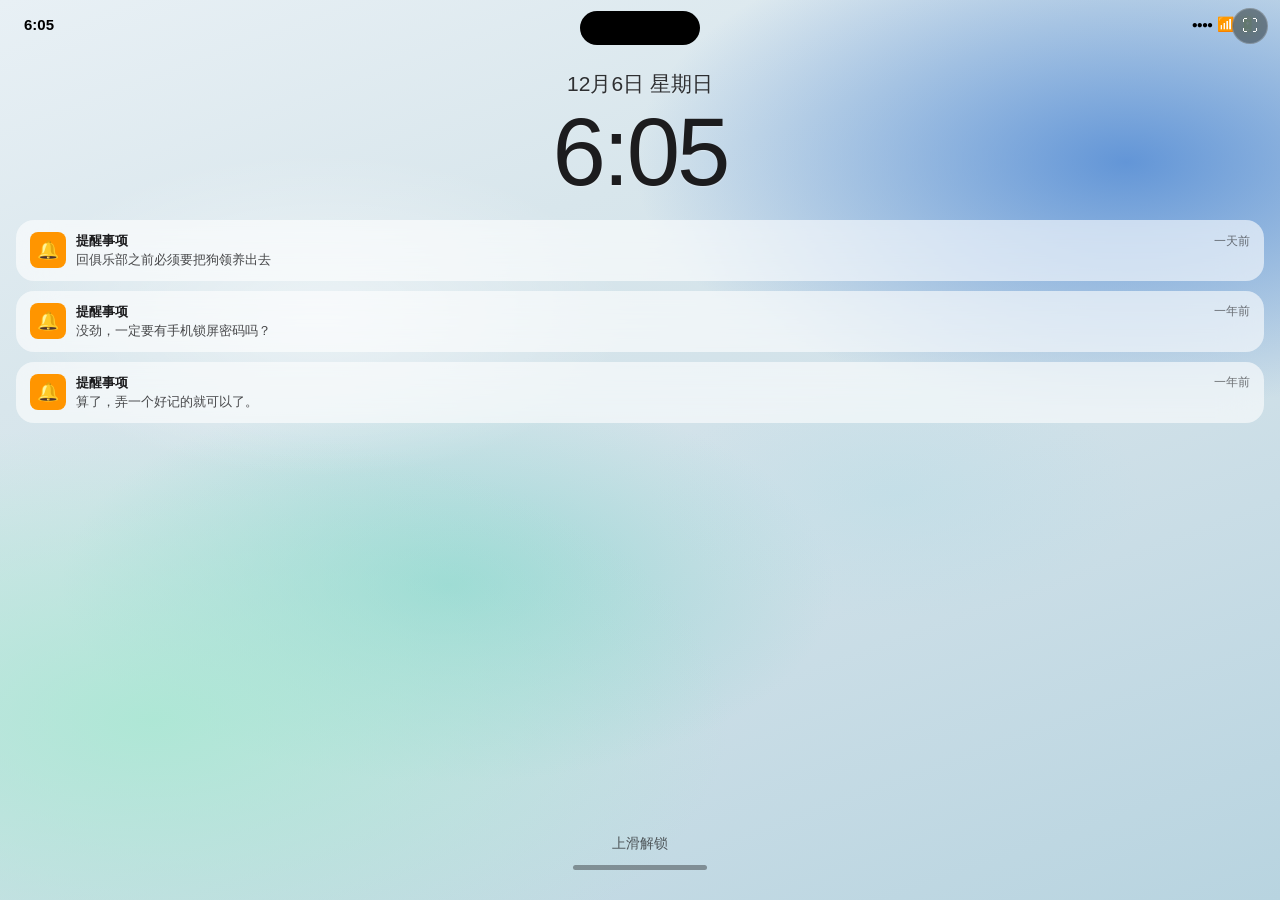
==== commit fe23ca0d: "Add files via upload" ====
--- a/index.html
+++ b/index.html
@@ -146,8 +146,8 @@
   font-size: 15px;
   font-weight: 600;
 }
-/* App 界面内状态栏为深色背景时改白色 */
-.app-view .status-bar { color: #fff; }
+/* App 界面内状态栏：App 内容顶部为浅色，使用深色文字保证可读 */
+.app-view .status-bar { color: #000; }
 .status-bar .time { padding-top: 4px; }
 .status-right { display: flex; align-items: center; gap: 5px; padding-top: 4px; }
 .status-right .signal { font-size: 10px; letter-spacing: -1px; }
@@ -256,6 +256,16 @@
   z-index: 50;
 }
 .lock-view .home-indicator { margin-top: 0; background: #1c1c1e; opacity: 0.4; }
+/* 扩大锁屏解锁热区，方便点击/触控 */
+.lock-view .home-indicator::before {
+  content: '';
+  position: absolute;
+  left: 50%;
+  bottom: -12px;
+  transform: translateX(-50%);
+  width: 200px;
+  height: 60px;
+}
 .app-view .home-indicator { background: #000; opacity: 0.3; }
 
 /* ===== 密码界面 ===== */
@@ -508,6 +518,11 @@
 .home-fab:active {
   transform: scale(0.9);
   background: rgba(0, 0, 0, 0.75);
+}
+/* 聊天详情/朋友圈编辑页已有返回或发送操作，隐藏悬浮按钮避免遮挡 */
+.app-view:has(.wx-chat-detail) .home-fab,
+.app-view:has(.moments-compose) .home-fab {
+  display: none;
 }
 .app-header {
   position: sticky;
@@ -1969,18 +1984,18 @@
    ============================================================ */
 
 // ===== 手机密码（4位数字）=====
-const PASSCODE = '0000';
+const PASSCODE = '9999';
 
 // ===== 手机主人信息 =====
 const OWNER = {
   name: '拉齐亚',            // 真实姓名（用于聊天记录、语音备忘录、朋友圈等故事内容）
   wechatName: '现用idVram', // 微信昵称（仅微信界面显示用）
-  signature: '曾用名：海月九', // 微信个性签名
+  signature: '曾用名海月九，现在已经不接单了', // 微信个性签名
   birthdayGirl: '生真',   // 爱人名字
   birthdayMonth: 3,        // 生真生日月
   birthdayDay: 19,         // 生真生日日
-  // 头像：拉齐亚头像（图3：水母）—— 用户上传的水母图片
-  avatar: 'assets/laqiya.jpg',
+  // 头像：拉齐亚头像 —— 用户上传的图片
+  avatar: '[data-uri]',
   avatarColor: 'linear-gradient(135deg, #7ee8fa, #4facfe)',
 };
 
@@ -1991,7 +2006,7 @@
     icon: '🔔',
     iconBg: '#ff9500',
     title: '提醒事项',
-    text: '回俱乐部之前要把狗领养出去',
+    text: '回俱乐部之前必须要把狗领养出去',
     time: '一天前'
   },
   {
@@ -1999,7 +2014,7 @@
     icon: '🔔',
     iconBg: '#ff9500',
     title: '提醒事项',
-    text: '手机密码，真的非要有吗？',
+    text: '没劲，一定要有手机锁屏密码吗？',
     time: '一年前'
   },
   {  app: 'reminders',
@@ -2029,7 +2044,7 @@
 const DOCK_APPS = [
   { id: 'phone',    name: '电话',   icon: 'phone',   color: 'linear-gradient(135deg, #65f38f, #28c253)' },
   { id: 'safari',   name: 'Safari', icon: 'safari',  color: 'linear-gradient(135deg, #3aa8ff, #0f5fe0)' },
-  { id: 'wechat',   name: '微信',   icon: 'wechat',  color: 'linear-gradient(135deg, #34d058, #1aad19)', badge: 5 },
+  { id: 'wechat',   name: '微信',   icon: 'wechat',  color: 'linear-gradient(135deg, #34d058, #1aad19)' },
   { id: 'music',    name: '音乐',   icon: 'music',   color: 'linear-gradient(135deg, #ff5e62, #ff2d55)' },
 ];
 
@@ -2040,7 +2055,7 @@
 const CHATS = {
   '生真': {
     unread: 5,
-    avatar: '[data-uri]',  // 紫色糖果头像
+    avatar: '[data-uri]